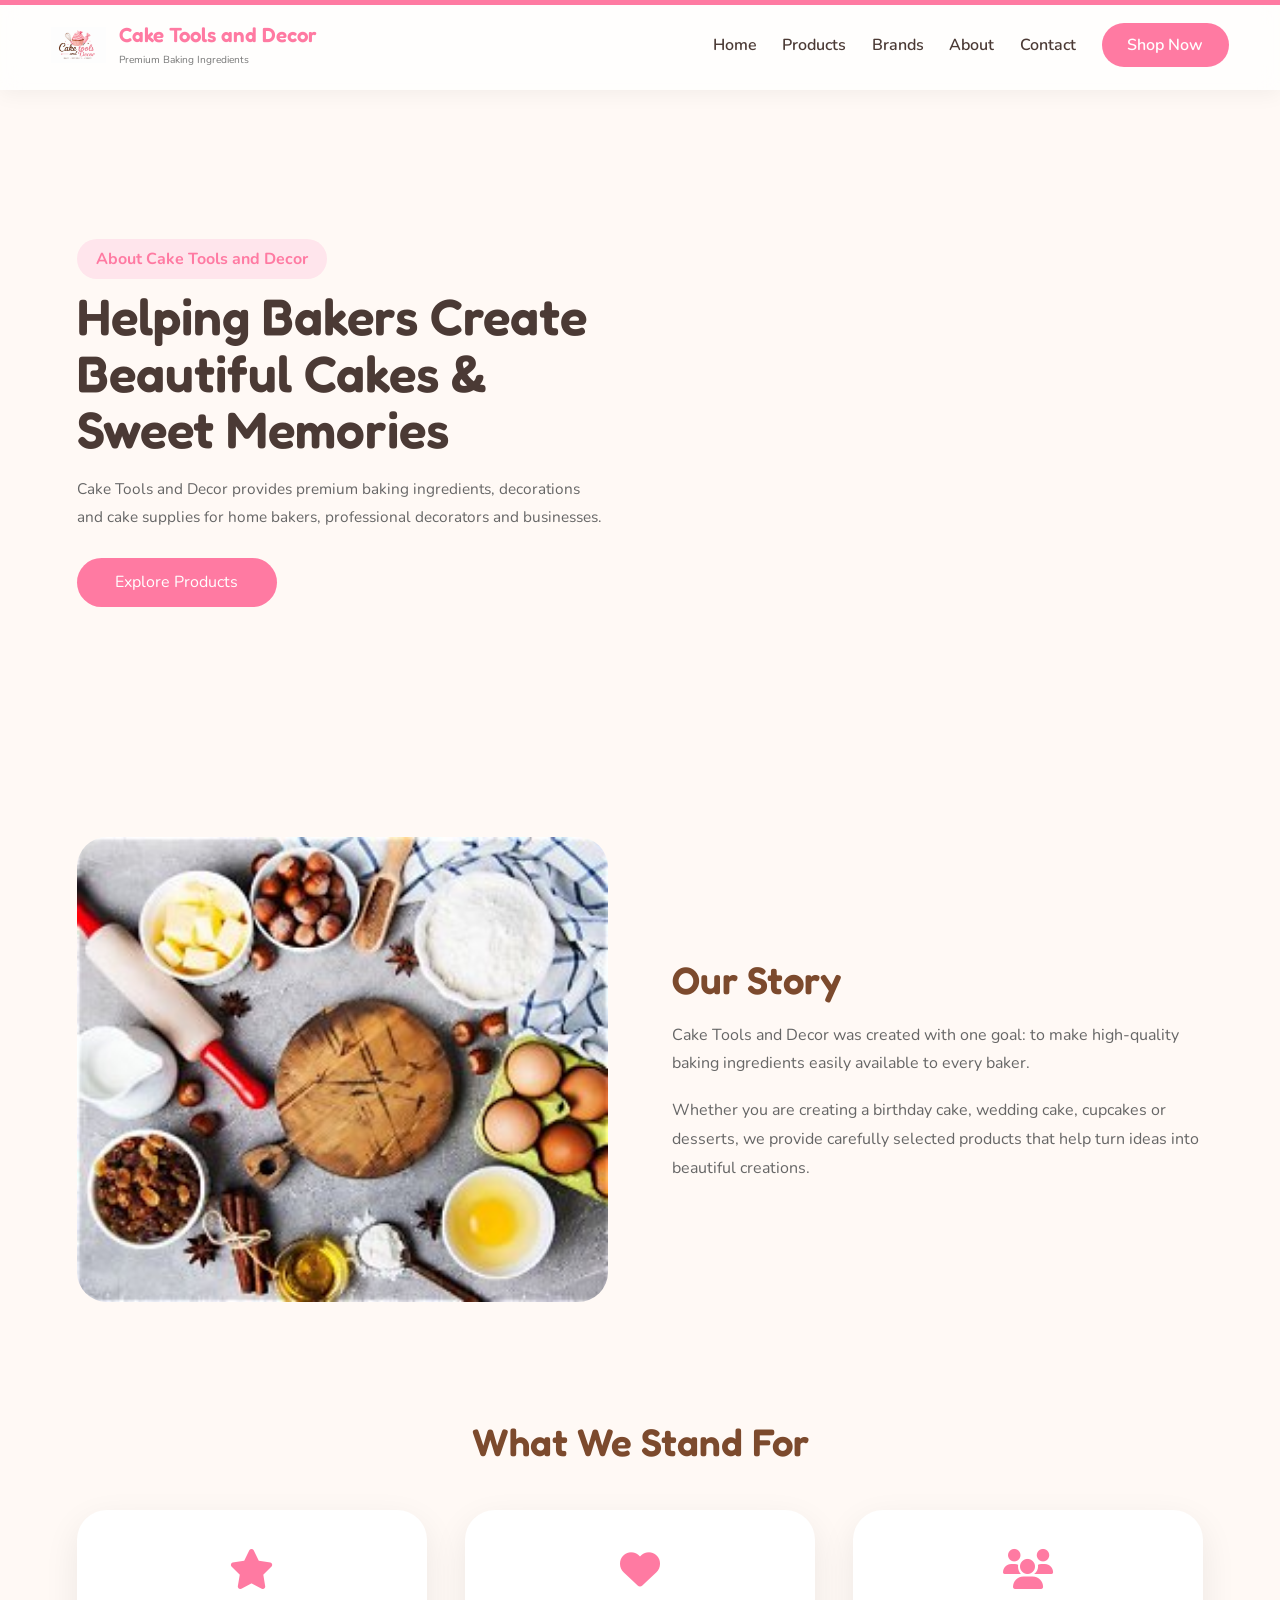
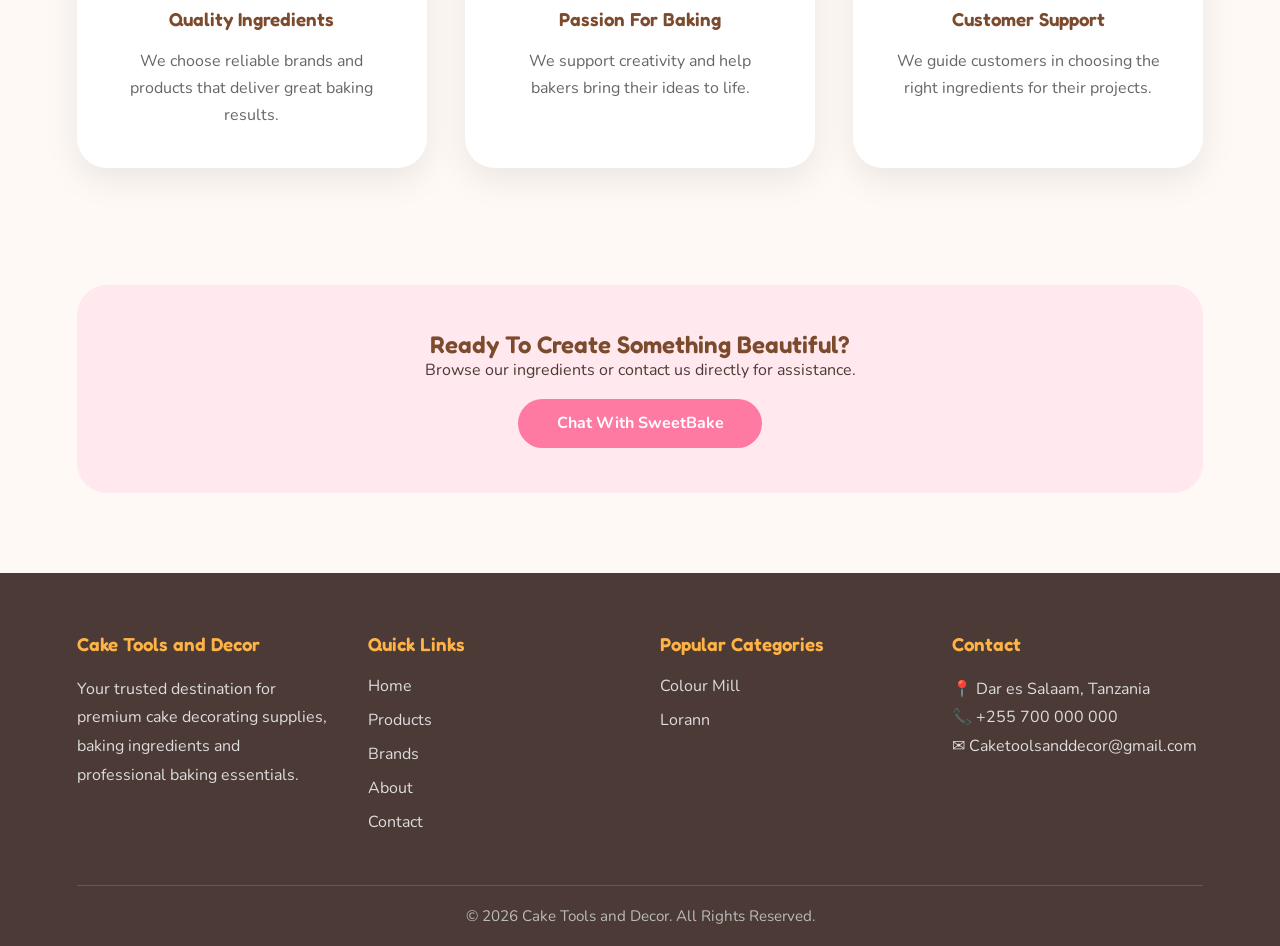
==== about.html @ fcf88226 "Add files via upload" ====
<!doctype html>
<html lang="en">

<head>

    <meta charset="UTF-8">

    <meta name="viewport" content="width=device-width, initial-scale=1.0">

    <title>About Us | Cake Tools and Decor</title>
    <link rel="icon" type="image/png" href="images/Logo1.png">


    <link rel="stylesheet" href="css/styles.css">

    <link rel="stylesheet" href="css/about.css">


    <link rel="stylesheet" href="https://cdnjs.cloudflare.com/ajax/libs/font-awesome/6.5.0/css/all.min.css" />


</head>


<body>


    <!-- Navigation -->

    <nav>

        <a href="index.html" class="logo">

            <img src="images/Logo1.png" alt="SweetBake">


            <div>

                <h2>
                    Cake Tools and Decor
                </h2>

                <span>
                    Premium Baking Ingredients
                </span>

            </div>

        </a>



        <div class="menu-toggle" id="menu-toggle">

            <i class="fas fa-bars"></i>

        </div>



        <div class="nav-links" id="nav-links">


            <div class="mobile-close" id="mobile-close">

                <i class="fas fa-times"></i>

            </div>


            <a href="index.html">
                Home
            </a>


            <a href="products.html">
                Products
            </a>


            <a href="brands.html">
                Brands
            </a>





            <a href="about.html">
                About
            </a>


            <a href="contact.html">
                Contact
            </a>


            <a href="products.html" class="shop-btn">
                Shop Now
            </a>


        </div>


    </nav>


    <div class="menu-overlay" id="menu-overlay"></div>




    <!-- About Hero -->


    <section class="about-hero">


        <div class="about-content">


            <span class="hero-tag">
                About Cake Tools and Decor

            </span>



            <h1>
                Helping Bakers Create Beautiful Cakes & Sweet Memories
            </h1>



            <p>

                Cake Tools and Decor provides premium baking ingredients, decorations and cake supplies for home bakers, professional decorators
                and businesses.

            </p>



            <a href="products.html" class="about-button">

                Explore Products

            </a>


        </div>




        <!--<div class="about-image">


            <img src="images/Cake_3.png" alt="SweetBake Baking">


        </div> -->


    </section>






    <!-- Story Section -->


    <section class="story-section">


        <div class="story-image">


            <img src="images/Baking2.jfif" alt="Baking ingredients">


        </div>




        <div class="story-text">


            <h2>
                Our Story
            </h2>



            <p>

                Cake Tools and Decor was created with one goal: to make high-quality baking ingredients easily available to every baker.

            </p>



            <p>

                Whether you are creating a birthday cake, wedding cake, cupcakes or desserts, we provide carefully selected products that
                help turn ideas into beautiful creations.

            </p>



        </div>


    </section>







    <!-- Mission Cards -->


    <section class="values-section">


        <h2>
            What We Stand For
        </h2>



        <div class="values-grid">



            <div class="value-card">


                <i class="fas fa-star"></i>


                <h3>
                    Quality Ingredients
                </h3>


                <p>

                    We choose reliable brands and products that deliver great baking results.

                </p>


            </div>





            <div class="value-card">


                <i class="fas fa-heart"></i>


                <h3>
                    Passion For Baking
                </h3>


                <p>

                    We support creativity and help bakers bring their ideas to life.

                </p>


            </div>





            <div class="value-card">


                <i class="fas fa-users"></i>


                <h3>
                    Customer Support
                </h3>


                <p>

                    We guide customers in choosing the right ingredients for their projects.

                </p>


            </div>




        </div>


    </section>






    <!-- CTA -->


    <section class="about-cta">


        <h2>
            Ready To Create Something Beautiful?
        </h2>


        <p>

            Browse our ingredients or contact us directly for assistance.

        </p>



        <a href="https://wa.me/255700000000" class="about-chat-btn" target="_blank">

            Chat With SweetBake

        </a>



    </section>

    <footer class="footer">

        <div class="footer-container">

            <div class="footer-column">

                <h3>Cake Tools and Decor</h3>

                <p>
                    Your trusted destination for premium cake decorating supplies, baking ingredients and professional baking essentials.
                </p>

            </div>

            <div class="footer-column">

                <h3>Quick Links</h3>

                <a href="index.html">Home</a>
                <a href="products.html">Products</a>
                <a href="brands.html">Brands</a>
                <a href="about.html">About</a>
                <a href="contact.html">Contact</a>

            </div>

            <div class="footer-column">

                <h3>Popular Categories</h3>

                <a href="products.html?category=colour-mill">Colour Mill</a>
                <a href="products.html?category=Lorann">Lorann</a>


            </div>

            <div class="footer-column">

                <h3>Contact</h3>

                <p>📍 Dar es Salaam, Tanzania</p>

                <p>📞 +255 700 000 000</p>

                <p>✉ Caketoolsanddecor@gmail.com</p>

            </div>

        </div>

        <div class="footer-bottom">

            © 2026 Cake Tools and Decor. All Rights Reserved.

        </div>

    </footer>


    <script src="js/navbar.js"></script>
</body>

</html>
---- css/styles.css ----
@import url("https://fonts.googleapis.com/css2?family=Fredoka:wght@400;500;600;700&family=Nunito:wght@300;400;500;600;700&display=swap");
:root {
  --primary: #ff7aa2;
  --secondary: #ffb347;
  --accent: #7c4a2d;

  --background: #fff9f5;
  --card: #ffffff;

  --text: #4b3a35;

  --shadow: 0 12px 35px rgba(0, 0, 0, 0.08);
}
* {
  margin: 0;
  padding: 0;
  box-sizing: border-box;
}

html {
  scroll-behavior: smooth;
}

body {
  background: var(--background);

  color: var(--text);

  font-family: "Nunito", "Segoe UI", sans-serif;

  overflow-x: hidden;
}
h1,
h2,
h3,
h4,
h5,
h6 {
  font-family: "Fredoka", "Segoe UI", sans-serif;
  font-weight: 600;
}

img {
  max-width: 100%;
  display: block;
}

a {
  text-decoration: none;
}
nav {
  width: 100%;

  height: 10vh;

  padding: 0 6vw;

  display: flex;

  justify-content: space-between;

  align-items: center;

  position: fixed;

  top: 0;

  left: 0;

  z-index: 999;

  background: rgba(255, 255, 255, 0.75);

  backdrop-filter: blur(12px);

  box-shadow: 0 4px 20px rgba(0, 0, 0, 0.05);
}
.nav-links {
  display: flex;

  align-items: center;

  gap: 2vw;
}

.nav-links a {
  color: var(--text);

  font-weight: 600;

  transition: 0.3s;
}

.nav-links a:hover {
  color: var(--primary);
}
.logo {
  display: flex;

  align-items: center;

  gap: 1vw;

  color: var(--text);
}

.logo img {
  width: 4vw;

  min-width: 55px;
}

.logo h2 {
  color: var(--primary);

  font-size: 1.6vw;
}

.logo span {
  font-size: 0.8vw;

  color: #777;
}
.shop-btn {
  padding: 1.2vh 2vw;

  background: var(--primary);

  color: white !important;

  border-radius: 50px;

  transition: 0.4s;
}

.shop-btn:hover {
  transform: translateY(-3px);

  background: var(--secondary);
}
.hero {
  width: 100%;

  min-height: 100vh;

  padding: 12vh 6vw;

  display: grid;

  grid-template-columns: 1fr 1fr;

  align-items: center;

  gap: 4vw;
}
.hero-left {
  display: flex;

  flex-direction: column;

  gap: 3vh;
}
.hero-left h1 {
  
    font-size:clamp(2.5rem,4vw,5rem);

  line-height: 1.1;
}

.hero-tag {
  width: fit-content;

  padding: 1vh 1.5vw;

  background: #ffe5ec;

  color: var(--primary);

  border-radius: 50px;

  font-weight: 700;
}
.hero-left p {
  font-size: 1.15vw;

  line-height: 1.8;

  color: #666;
}
.hero-buttons {
  display: flex;

  gap: 1vw;
}
.hero-buttons a:first-child {
  padding: 1.5vh 2vw;

  background: var(--primary);

  color: white;

  border-radius: 50px;
}
.hero-buttons a:last-child {
  padding: 1.5vh 2vw;

  border: 2px solid var(--primary);

  border-radius: 50px;

  color: var(--primary);
}
.hero-right {
  position: relative;

  display: flex;

  justify-content: center;

  align-items: center;
}
.hero-circle {
  position: absolute;

  width: 35vw;

  height: 35vw;

  background: #ffe8ee;

  border-radius: 50%;

  z-index: -1;
}
.hero-right img {
  width: 33vw;

 display: block;
}

/* ===========================
   FOOTER
=========================== */

.footer{

  margin-top:80px;
  
  background:#4b3a35;
  
  color:white;
  
  padding:60px 6vw 20px;
  
  }
  
  
  
  .footer-container{
  
  display:grid;
  
  grid-template-columns:repeat(auto-fit,minmax(220px,1fr));
  
  gap:40px;
  
  }
  
  
  
  .footer-column h3{
  
  margin-bottom:20px;
  
  color:var(--secondary);
  
  }
  
  
  
  .footer-column p{
  
  line-height:1.8;
  
  color:#ddd;
  
  }
  
  
  
  .footer-column a{
  
  display:block;
  
  margin-bottom:12px;
  
  color:#ddd;
  
  transition:.3s;
  
  }
  
  
  
  .footer-column a:hover{
  
  color:var(--primary);
  
  padding-left:6px;
  
  }
  
  
  
  .footer-bottom{
  
  margin-top:40px;
  
  padding-top:20px;
  
  text-align:center;
  
  border-top:1px solid rgba(255,255,255,.15);
  
  color:#bbb;
  
  font-size:.95rem;
  
  }


.mobile-close{

  display:none;
  
  }
  
  
  .menu-toggle{
  
  display:none;
  
  }

  .menu-overlay{


    position:fixed;
    
    top:0;
    
    left:0;
    
    width:100%;
    
    height:100%;
    
    
    background:rgba(0,0,0,.35);
    
    
    opacity:0;
    
    visibility:hidden;
    
    
    transition:.3s;
    
    
    z-index:998;
    
    
    }
    
    
    
    .menu-overlay.active{
    
    
    opacity:1;
    
    visibility:visible;
    
    
    }

/* ===========================
   LARGE DESKTOP SCREENS
=========================== */

@media(min-width:1600px){


  nav{
  
  padding:0 8vw;
  
  }
  
  
  
  .hero,
  .products-hero,
  .brands-hero,
  .about-hero,
  .contact-hero{
  
  
  padding-left:10vw;
  
  padding-right:10vw;
  
  
  }
  
  
  .hero-left h1,
  .products-hero h1,
  .brands-hero h1,
  .about-content h1,
  .contact-hero h1{
  
  
  font-size:3.5vw;
  
  
  }
  
  
  
  }

  /* ===========================
   LAPTOPS
=========================== */

@media(min-width:1024px)
and
(max-width:1366px){


nav{

padding:0 4vw;

}



.nav-links{

gap:1.5vw;

}



.hero-left h1,
.products-hero h1,
.brands-hero h1,
.about-content h1,
.contact-hero h1{


font-size:4.5vw;


}



.hero-left p,
.products-hero p,
.brands-hero p,
.about-content p,
.contact-hero p{


font-size:1.4vw;


}


}
/* ===========================
   TABLETS LANDSCAPE
=========================== */


@media(min-width:768px)
and
(max-width:1024px){



nav{

height:80px;

padding:0 4vw;

}



.nav-links{

gap:1vw;

}



.nav-links a{

font-size:14px;

}



.hero,
.products-hero,
.brands-hero,
.about-hero,
.contact-hero,
.story-section,
.contact-section{


grid-template-columns:1fr;

text-align:center;


}



.hero-right img,
.products-image img,
.brands-image img,
.about-image img,
.contact-image img{


width:55vw;


}



.hero-left,
.about-content{


align-items:center;


}



.product-grid,
.brand-grid{


grid-template-columns:

repeat(2,1fr);


}


}

/* ===========================
   TABLETS PORTRAIT
=========================== */


@media(min-width:600px)
and
(max-width:768px){



nav{


height:75px;

}



.logo h2{

font-size:22px;

}



.logo span{

font-size:12px;

}



.nav-links{


display:none;


}



.menu-toggle{


display:block;


}



.hero-left h1,
.products-hero h1,
.brands-hero h1,
.about-content h1,
.contact-hero h1{


font-size:8vw;


}



.hero-left p,
.products-hero p,
.brands-hero p,
.about-content p,
.contact-hero p{


font-size:2.5vw;


}



.product-grid,
.brand-grid{


grid-template-columns:1fr 1fr;


}


}

/* ===========================
   LARGE PHONES
=========================== */


@media(max-width:600px){



  nav{
  
  
  height:75px;
  
  padding:0 5vw;
  
  
  }
  
  
  
  .logo img{
  
  
  width:50px;
  
  
  }
  
  
  
  .logo h2{
  
  
  font-size:20px;
  
  
  }
  
  
  
  .logo span{
  
  
  font-size:11px;
  
  
  }
  
  
  
  
  .menu-toggle{

    display:none;
    
    font-size:28px;
    
    cursor:pointer;
    
    color:var(--accent);
    
    }
    
    
    
    /* Mobile drawer */
    
    .nav-links{
    
    
    display:flex;
    
    align-items:center;
    
    gap:2vw;
    
    
    }
    
    
    
    
    .mobile-close{
    
    display:none;
    
    }
    
    
    
    
    .menu-overlay{
    
    position:fixed;
    
    inset:0;
    
    background:rgba(0,0,0,0.25);
    
    opacity:0;
    
    visibility:hidden;
    
    transition:.35s;
    
    z-index:998;
    
    }
    
    
    
    
    .menu-overlay.active{
    
    opacity:1;
    
    visibility:visible;
    
    }
  
  
  
  .hero,
  .products-hero,
  .brands-hero,
  .about-hero,
  .contact-hero{
  
  
  padding-top:120px;
  
  
  }
  
  
  
  .hero-left h1,
  .products-hero h1,
  .brands-hero h1,
  .about-content h1,
  .contact-hero h1{
  
  
  font-size:11vw;
  
  
  }
  
  
  
  .hero-left p,
  .products-hero p,
  .brands-hero p,
  .about-content p,
  .contact-hero p{
  
  
  font-size:4vw;
  
  
  }
  
  
  
  .hero-buttons{
  
  
  flex-direction:column;
  
  
  }
  
  
  
  .hero-buttons a{
  
  
  text-align:center;
  
  
  }
  
  
  
  .product-grid,
  .brand-grid{
  
  
  grid-template-columns:1fr;
  
  
  }
  
  
  
  .filters button{
  
  
  font-size:14px;
  
  
  }
  
  
  
  .product-card,
  .brand-card{
  
  
  padding:6vw;
  
  
  }
  
  
  
  }

  /* ===========================
   SMALL PHONES
=========================== */


@media(max-width:390px){



  .logo h2{
  
  font-size:18px;
  
  }
  
  
  
  .logo span{
  
  display:none;
  
  }
  
  
  
  .hero-left h1,
  .products-hero h1,
  .brands-hero h1,
  .about-content h1,
  .contact-hero h1{
  
  
  font-size:12vw;
  
  
  }
  
  
  
  .hero-left p,
  .products-hero p,
  .brands-hero p,
  .about-content p,
  .contact-hero p{
  
  
  font-size:4.5vw;
  
  
  }
  
  
  
  .shop-btn{
  
  padding:10px 20px;
  
  }
  
  
  
  .product-image-container{
  
  
  height:200px;
  
  
  }
  
  
  
  .contact-info,
  .contact-form{
  
  
  padding:8vw;
  
  
  }
  
  
  }
  .menu-toggle{

    display:none;
    
    font-size:28px;
    
    cursor:pointer;
    
    color:var(--accent);
    
    }
    
    
    
    /* Mobile drawer */
    
    .nav-links{
    
    
    display:flex;
    
    align-items:center;
    
    gap:2vw;
    
    
    }
    
    
    
    
    .mobile-close{
    
    display:none;
    
    }
    
    
    
    
    .menu-overlay{
    
    position:fixed;
    
    inset:0;
    
    background:rgba(0,0,0,0.25);
    
    opacity:0;
    
    visibility:hidden;
    
    transition:.35s;
    
    z-index:998;
    
    }
    
    
    
    
    .menu-overlay.active{
    
    opacity:1;
    
    visibility:visible;
    
    }

  @media(max-width:900px){


    .menu-toggle{

      display:block;
      
      }
      
      
      
      
      
      .nav-links{
      
      
      position:fixed;
      
      
      top:75px;
      
      right:-420px;
      
      
      width:350px;
      
      
      max-width:90%;
      
      
      background:white;
      
      
      border-radius:0 0 0 30px;
      
      
      padding:35px;
      
      
      display:flex;
      
      
      flex-direction:column;
      
      
      align-items:flex-start;
      
      
      gap:25px;
      
      
      box-shadow:
      -10px 15px 40px rgba(0,0,0,.12);
      
      
      
      transition:
      right .45s cubic-bezier(.4,0,.2,1);
      
      
      
      z-index:999;
      
      
      }
      
      
      
      
      
      .nav-links.active{
      
      
      right:0;
      
      
      }
      
      
      
      
      
      .mobile-close{
      
      
      display:flex;
      
      
      position:absolute;
      
      
      right:25px;
      
      
      top:20px;
      
      
      font-size:25px;
      
      
      color:var(--accent);
      
      
      cursor:pointer;
      
      
      }
      
      
      
      
      .nav-links a{
      
      
      font-size:1.1rem;
      
      
      font-weight:600;
      
      
      color:var(--text);
      
      
      }
      
      
      
      
      .nav-links .shop-btn{
      
      
      margin-top:10px;
      
      
      padding:12px 30px;
      
      
      }
      
      
      
      }
    
      .nav-links::before{

        content:"";
        
        position:absolute;
        
        top:0;
        
        left:0;
        
        width:100%;
        
        height:5px;
        
        background:var(--primary);
        
        }
---- css/about.css ----
.about-hero{


    min-height:85vh;
    
    padding:15vh 6vw 5vh;
    
    display:grid;
    
    grid-template-columns:1fr 1fr;
    
    align-items:center;
    
    gap:5vw;
    
    
    }
    
    
    
    .about-content h1{
    
    
    font-size:4vw;
    
    line-height:1.1;
    
    margin-top:2vh;
    
    
    }
    
    
    
    .about-content p{
    
    
    margin-top:2vh;
    
    font-size:1.2vw;
    
    line-height:1.8;
    
    color:#666;
    
    
    }
    
    
    
    .about-button{
    
    
    display:inline-block;
    
    margin-top:3vh;
    
    padding:1.5vh 3vw;
    
    background:var(--primary);
    
    color:white;
    
    border-radius:50px;
    
    
    }
    
    
    
    
    .about-image{
    
    
    display:flex;
    
    justify-content:center;
    
    
    }
    
    
    
    .about-image img{
    
    
    width:32vw;
    
    animation:float 4s infinite ease-in-out;
    
    
    }
    
    
    
    
    
    
    .story-section{
    
    
    padding:8vh 6vw;
    
    display:grid;
    
    grid-template-columns:1fr 1fr;
    
    align-items:center;
    
    gap:5vw;
    
    
    }
    
    
    
    .story-image img{
    
    
    width:100%;
    
    border-radius:30px;
    
    
    }
    
    
    
    .story-text h2{
    
    
    font-size:3vw;
    
    color:var(--accent);
    
    
    }
    
    
    
    .story-text p{
    
    
    margin-top:2vh;
    
    line-height:1.8;
    
    color:#666;
    
    
    }
    
    
    
    
    
    
    .values-section{
    
    
    padding:5vh 6vw;
    
    text-align:center;
    
    
    }
    
    
    
    .values-section h2{
    
    
    font-size:3vw;
    
    color:var(--accent);
    
    
    }
    
    
    
    
    .values-grid{
    
    
    display:grid;
    
    grid-template-columns:
    
    repeat(auto-fit,minmax(250px,1fr));
    
    gap:3vw;
    
    margin-top:5vh;
    
    
    }
    
    
    
    
    .value-card{
    
    
    background:white;
    
    padding:3vw;
    
    border-radius:30px;
    
    box-shadow:var(--shadow);
    
    
    }
    
    
    
    
    .value-card i{
    
    
    font-size:2.5rem;
    
    color:var(--primary);
    
    
    }
    
    
    
    .value-card h3{
    
    
    margin:2vh 0;
    
    color:var(--accent);
    
    
    }
    
    
    
    .value-card p{
    
    
    color:#666;
    
    line-height:1.7;
    
    
    }
    
    
    
    
    
    
    .about-cta{
    
    
    margin:8vh 6vw;
    
    padding:5vh;
    
    text-align:center;
    
    background:#ffe8ee;
    
    border-radius:30px;
    
    
    }
    
    
    
    .about-cta h2{
    
    
    color:var(--accent);
    
    
    }
    
    
    
    .about-chat-btn{

        display:inline-flex;
        
        align-items:center;
        
        justify-content:center;
        
        margin-top:2vh;
        
        padding:1.5vh 3vw;
        
        background:var(--primary);
        
        color:white;
        
        border-radius:50px;
        
        font-weight:700;
        
        text-decoration:none;
        
        transition:.3s;
        
        }
        
        
        
        .about-chat-btn:hover{
        
        background:var(--accent);
        
        transform:translateY(-3px);
        
        }
    
    
    
    
    @media(max-width:900px){
    
    
    .about-hero,
    .story-section{
    
    
    grid-template-columns:1fr;
    
    
    }
    
    
    
    .about-content h1{
    
    
    font-size:10vw;
    
    
    }
    
    
    
    .about-content p{
    
    
    font-size:4vw;
    
    
    }
    
    
    
    .about-image img{
    
    
    width:70vw;
    
    
    }
    
    
    }
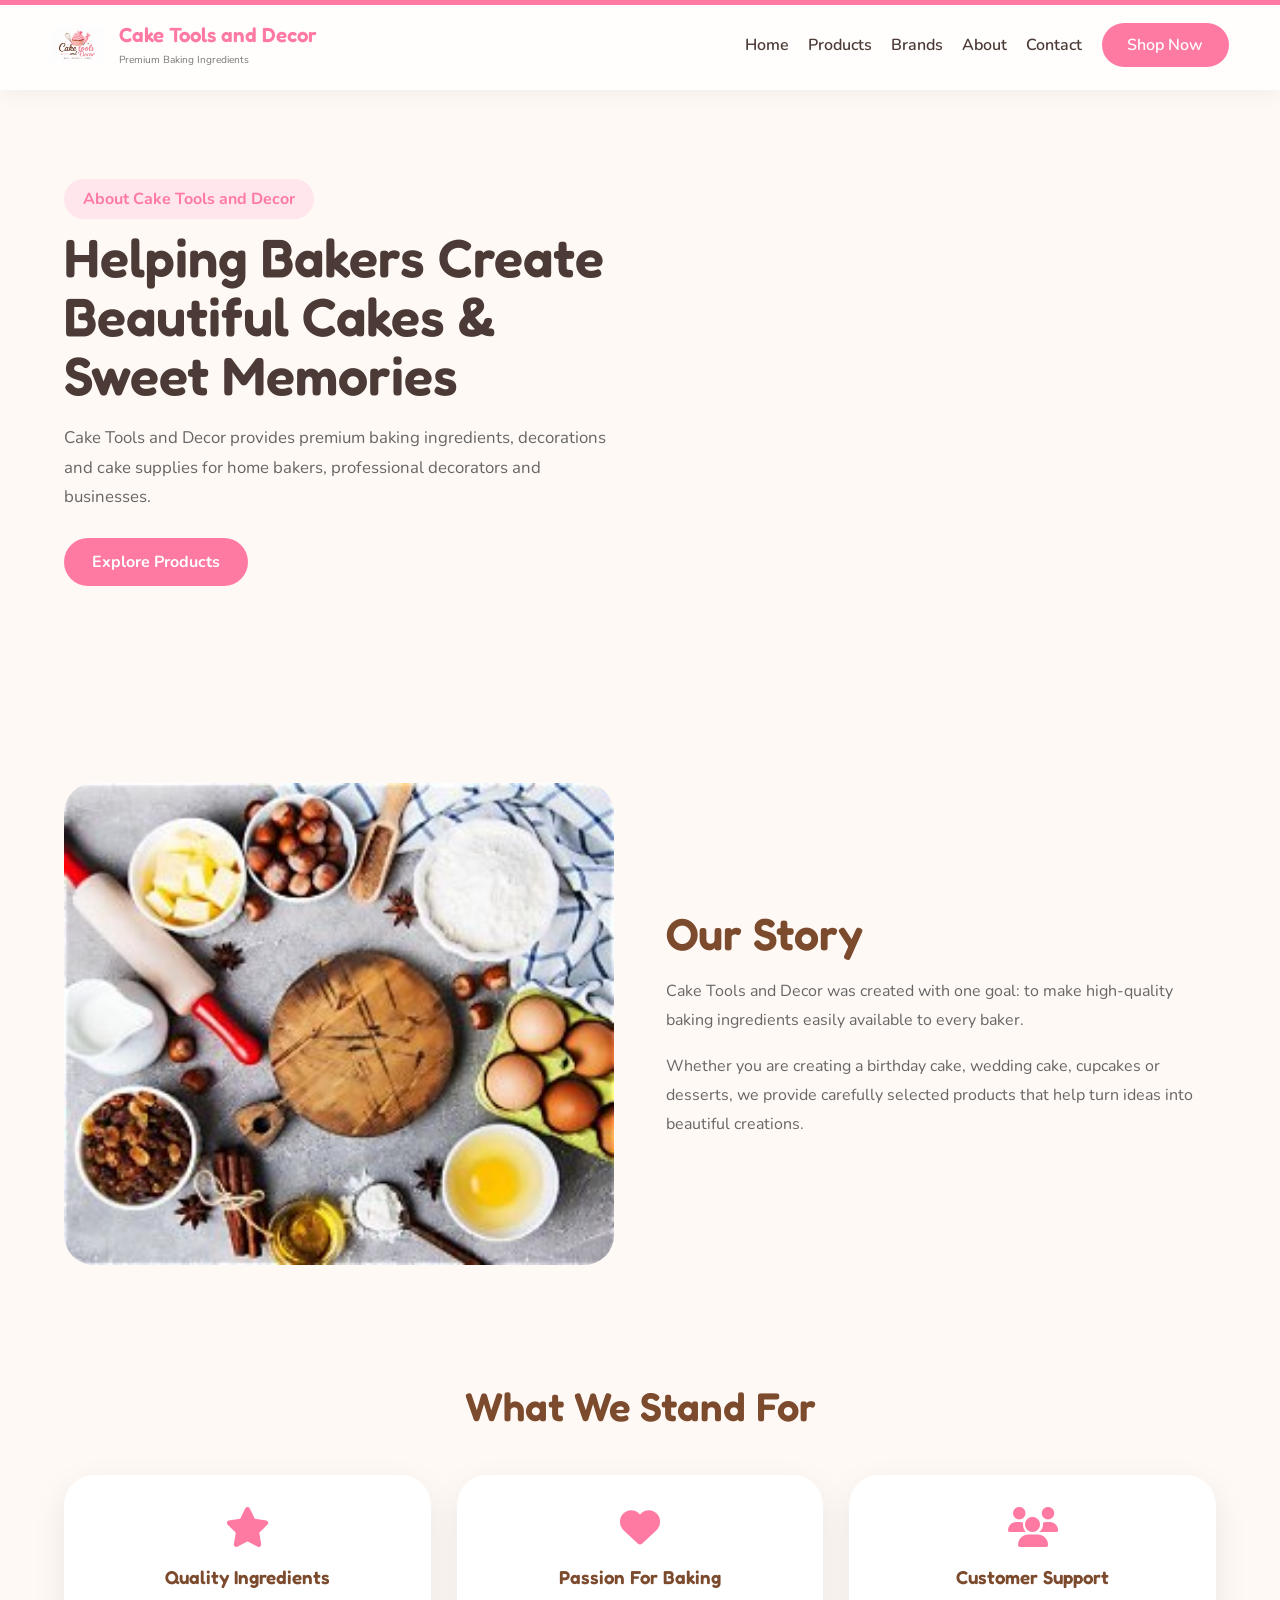
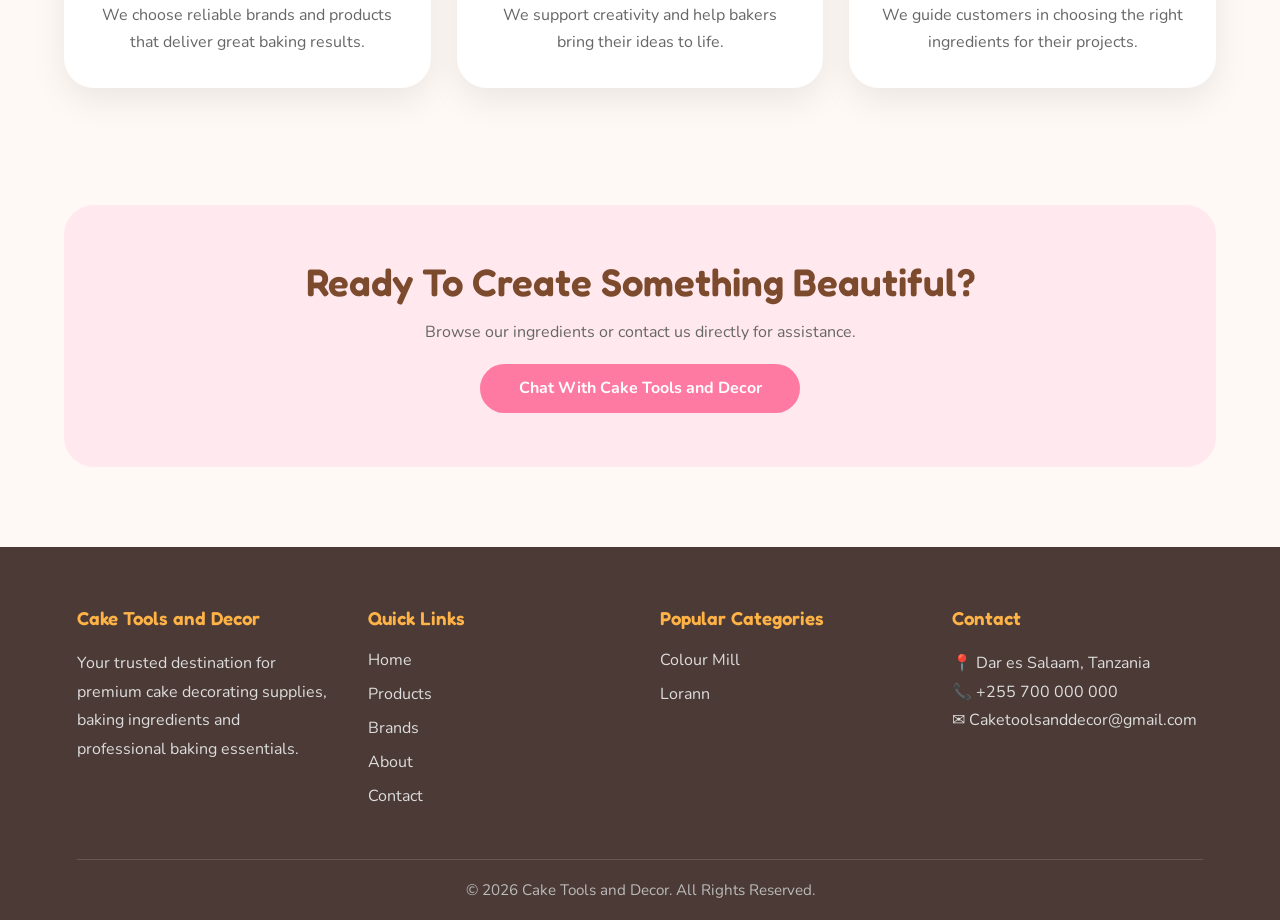
==== commit 0fd776c4: "Update about.html" ====
--- a/about.html
+++ b/about.html
@@ -341,9 +341,9 @@
 
 
 
-        <a href="https://wa.me/255700000000" class="about-chat-btn" target="_blank">
-
-            Chat With SweetBake
+        <a href="https://wa.me/255773111836" class="about-chat-btn" target="_blank">
+
+            Chat With Cake Tools and Decor
 
         </a>
 
@@ -413,4 +413,4 @@
     <script src="js/navbar.js"></script>
 </body>
 
-</html>+</html>
--- a/css/styles.css
+++ b/css/styles.css
@@ -1204,6 +1204,463 @@
         
         }
 
-    
-    
-    
+
+/* =========================================================
+   RESPONSIVE OVERRIDES
+   Keep existing desktop styles unchanged
+========================================================= */
+
+
+/* =========================================================
+   SMALL COMPUTERS / LAPTOPS
+   901px - 1366px
+========================================================= */
+
+@media (min-width: 901px) and (max-width: 1366px) {
+
+    nav {
+        padding: 0 4vw;
+    }
+
+    .nav-links {
+        gap: 1.5vw;
+    }
+
+    .logo h2 {
+        font-size: 1.6vw;
+    }
+
+    .logo span {
+        font-size: 0.8vw;
+    }
+
+    /* Keep hero side-by-side */
+    .hero {
+        grid-template-columns: 1fr 1fr;
+        padding: 12vh 5vw;
+        gap: 3vw;
+    }
+
+    .hero-left h1 {
+        font-size: clamp(2.5rem, 4vw, 4.5rem);
+    }
+
+    .hero-left p {
+        font-size: 1.2vw;
+    }
+
+    .hero-right img {
+        width: 35vw;
+    }
+
+    .hero-circle {
+        width: 38vw;
+        height: 38vw;
+    }
+}
+
+
+/* =========================================================
+   TABLETS
+   601px - 900px
+========================================================= */
+
+@media (min-width: 601px) and (max-width: 900px) {
+
+    nav {
+        height: 75px;
+        padding: 0 4vw;
+    }
+
+    .logo img {
+        width: 55px;
+    }
+
+    .logo h2 {
+        font-size: 22px;
+    }
+
+    .logo span {
+        font-size: 12px;
+    }
+
+
+    /* -------------------------
+       HERO
+    ------------------------- */
+
+    .hero {
+        min-height: auto;
+
+        padding-top: 120px;
+        padding-bottom: 80px;
+
+        display: grid;
+
+        grid-template-columns: 1fr 1fr;
+
+        align-items: center;
+
+        gap: 3vw;
+
+        text-align: left;
+    }
+
+
+    .hero-left {
+        align-items: flex-start;
+    }
+
+
+    .hero-left h1 {
+        font-size: clamp(2.3rem, 5vw, 3.5rem);
+        line-height: 1.1;
+    }
+
+
+    .hero-left p {
+        font-size: 16px;
+        line-height: 1.7;
+    }
+
+
+    .hero-buttons {
+        flex-direction: row;
+        flex-wrap: wrap;
+    }
+
+
+    .hero-buttons a {
+        text-align: center;
+        white-space: nowrap;
+    }
+
+
+    /* -------------------------
+       HERO IMAGE
+    ------------------------- */
+
+    .hero-right {
+        display: flex;
+
+        justify-content: center;
+
+        align-items: center;
+    }
+
+
+    .hero-right img {
+        width: 42vw;
+        max-width: 400px;
+    }
+
+
+    .hero-circle {
+        width: 45vw;
+        height: 45vw;
+
+        max-width: 430px;
+        max-height: 430px;
+    }
+
+
+    /* -------------------------
+       FOOTER
+    ------------------------- */
+
+    .footer {
+        padding: 50px 5vw 20px;
+    }
+
+    .footer-container {
+        grid-template-columns: repeat(2, 1fr);
+        gap: 35px;
+    }
+}
+
+
+/* =========================================================
+   MOBILE DEVICES
+   600px AND BELOW
+========================================================= */
+
+@media (max-width: 600px) {
+
+    /* -------------------------
+       NAVIGATION
+    ------------------------- */
+
+    nav {
+        height: 75px;
+        padding: 0 5vw;
+    }
+
+
+    .logo {
+        gap: 10px;
+    }
+
+
+    .logo img {
+        width: 50px;
+        min-width: 50px;
+    }
+
+
+    .logo h2 {
+        font-size: 20px;
+        line-height: 1.1;
+    }
+
+
+    .logo span {
+        font-size: 11px;
+    }
+
+
+    /* -------------------------
+       HERO
+       Image ABOVE text
+    ------------------------- */
+
+    .hero {
+
+        min-height: auto;
+
+        padding: 105px 6vw 60px;
+
+        display: flex;
+
+        flex-direction: column;
+
+        align-items: center;
+
+        justify-content: center;
+
+        gap: 30px;
+
+        text-align: center;
+    }
+
+
+    /* Image comes first */
+    .hero-right {
+        order: 1;
+
+        width: 100%;
+
+        display: flex;
+
+        justify-content: center;
+
+        align-items: center;
+
+        margin: 0;
+    }
+
+
+    /* Text comes second */
+    .hero-left {
+        order: 2;
+
+        width: 100%;
+
+        display: flex;
+
+        flex-direction: column;
+
+        align-items: center;
+
+        text-align: center;
+
+        gap: 20px;
+    }
+
+
+    /* -------------------------
+       REMOVE PINK CIRCLE
+    ------------------------- */
+
+    .hero-circle {
+        display: none;
+    }
+
+
+    /* -------------------------
+       HERO IMAGE
+    ------------------------- */
+
+    .hero-right img {
+        width: 78vw;
+
+        max-width: 360px;
+
+        height: auto;
+
+        margin: 0 auto;
+    }
+
+
+    /* -------------------------
+       HERO HEADING
+    ------------------------- */
+
+    .hero-left h1 {
+        width: 100%;
+
+        font-size: clamp(2.2rem, 10vw, 3.2rem);
+
+        line-height: 1.1;
+
+        text-align: center;
+    }
+
+
+    /* -------------------------
+       HERO PARAGRAPH
+    ------------------------- */
+
+    .hero-left p {
+        width: 100%;
+
+        max-width: 500px;
+
+        font-size: 16px;
+
+        line-height: 1.7;
+
+        text-align: center;
+    }
+
+
+    /* -------------------------
+       HERO BUTTONS
+    ------------------------- */
+
+    .hero-buttons {
+
+        width: 100%;
+
+        display: flex;
+
+        flex-direction: column;
+
+        align-items: center;
+
+        gap: 12px;
+    }
+
+
+    .hero-buttons a {
+
+        width: min(100%, 300px);
+
+        padding: 14px 25px;
+
+        text-align: center;
+
+        border-radius: 50px;
+    }
+
+
+    /* -------------------------
+       FOOTER
+    ------------------------- */
+
+    .footer {
+        margin-top: 50px;
+
+        padding: 45px 6vw 20px;
+    }
+
+
+    .footer-container {
+        grid-template-columns: 1fr;
+
+        gap: 35px;
+    }
+
+
+    .footer-column {
+        text-align: center;
+    }
+
+
+    .footer-column h3 {
+        margin-bottom: 15px;
+    }
+
+
+    .footer-column a {
+        margin-bottom: 10px;
+    }
+
+
+    .footer-bottom {
+        margin-top: 30px;
+
+        font-size: 0.85rem;
+
+        line-height: 1.6;
+    }
+}
+
+
+/* =========================================================
+   SMALL PHONES
+   390px AND BELOW
+========================================================= */
+
+@media (max-width: 390px) {
+
+    .logo h2 {
+        font-size: 18px;
+    }
+
+
+    .logo span {
+        display: none;
+    }
+
+
+    .hero {
+        padding-left: 5vw;
+        padding-right: 5vw;
+
+        padding-top: 100px;
+
+        gap: 25px;
+    }
+
+
+    .hero-right img {
+        width: 82vw;
+
+        max-width: 320px;
+    }
+
+
+    .hero-left h1 {
+        font-size: 11vw;
+    }
+
+
+    .hero-left p {
+        font-size: 15px;
+
+        line-height: 1.65;
+    }
+
+
+    .hero-buttons a {
+        width: 100%;
+
+        max-width: 280px;
+
+        padding: 13px 20px;
+    }
+}
+
+    
+    
+    
--- a/css/about.css
+++ b/css/about.css
@@ -1,368 +1,1147 @@
-.about-hero{
-
-
-    min-height:85vh;
-    
-    padding:15vh 6vw 5vh;
-    
-    display:grid;
-    
-    grid-template-columns:1fr 1fr;
-    
-    align-items:center;
-    
-    gap:5vw;
-    
-    
-    }
-    
-    
-    
-    .about-content h1{
-    
-    
-    font-size:4vw;
-    
-    line-height:1.1;
-    
-    margin-top:2vh;
-    
-    
-    }
-    
-    
-    
-    .about-content p{
-    
-    
-    margin-top:2vh;
-    
-    font-size:1.2vw;
-    
-    line-height:1.8;
-    
-    color:#666;
-    
-    
-    }
-    
-    
-    
-    .about-button{
-    
-    
-    display:inline-block;
-    
-    margin-top:3vh;
-    
-    padding:1.5vh 3vw;
-    
-    background:var(--primary);
-    
-    color:white;
-    
-    border-radius:50px;
-    
-    
-    }
-    
-    
-    
-    
-    .about-image{
-    
-    
-    display:flex;
-    
-    justify-content:center;
-    
-    
-    }
-    
-    
-    
-    .about-image img{
-    
-    
-    width:32vw;
-    
-    animation:float 4s infinite ease-in-out;
-    
-    
-    }
-    
-    
-    
-    
-    
-    
-    .story-section{
-    
-    
-    padding:8vh 6vw;
-    
-    display:grid;
-    
-    grid-template-columns:1fr 1fr;
-    
-    align-items:center;
-    
-    gap:5vw;
-    
-    
-    }
-    
-    
-    
-    .story-image img{
-    
-    
-    width:100%;
-    
-    border-radius:30px;
-    
-    
-    }
-    
-    
-    
-    .story-text h2{
-    
-    
-    font-size:3vw;
-    
-    color:var(--accent);
-    
-    
-    }
-    
-    
-    
-    .story-text p{
-    
-    
-    margin-top:2vh;
-    
-    line-height:1.8;
-    
-    color:#666;
-    
-    
-    }
-    
-    
-    
-    
-    
-    
-    .values-section{
-    
-    
-    padding:5vh 6vw;
-    
-    text-align:center;
-    
-    
-    }
-    
-    
-    
-    .values-section h2{
-    
-    
-    font-size:3vw;
-    
-    color:var(--accent);
-    
-    
-    }
-    
-    
-    
-    
-    .values-grid{
-    
-    
-    display:grid;
-    
+/* =========================================================
+   ABOUT PAGE
+   Base / Desktop
+========================================================= */
+
+.about-hero {
+
+    min-height: 85vh;
+
+    padding: 15vh 6vw 8vh;
+
+    display: grid;
+
+    grid-template-columns: 1fr 1fr;
+
+    align-items: center;
+
+    gap: 5vw;
+
+}
+
+
+.about-content {
+
+    max-width: 750px;
+
+}
+
+
+.about-content h1 {
+
+    font-size: clamp(3rem, 4vw, 5rem);
+
+    line-height: 1.1;
+
+    margin-top: 2vh;
+
+}
+
+
+.about-content p {
+
+    margin-top: 2vh;
+
+    font-size: 1.15rem;
+
+    line-height: 1.8;
+
+    color: #666;
+
+    max-width: 700px;
+
+}
+
+
+.about-button {
+
+    display: inline-flex;
+
+    align-items: center;
+
+    justify-content: center;
+
+    margin-top: 3vh;
+
+    padding: 1.5vh 3vw;
+
+    background: var(--primary);
+
+    color: white;
+
+    border-radius: 50px;
+
+    font-weight: 700;
+
+    text-decoration: none;
+
+    transition: .3s;
+
+}
+
+
+.about-button:hover {
+
+    background: var(--accent);
+
+    transform: translateY(-3px);
+
+}
+
+
+
+/* =========================================================
+   ABOUT HERO IMAGE
+   Currently hidden in HTML, but kept for future use
+========================================================= */
+
+.about-image {
+
+    display: flex;
+
+    justify-content: center;
+
+    align-items: center;
+
+}
+
+
+.about-image img {
+
+    width: min(32vw, 520px);
+
+    height: auto;
+
+    animation: float 4s infinite ease-in-out;
+
+}
+
+
+
+/* =========================================================
+   STORY SECTION
+========================================================= */
+
+.story-section {
+
+    padding: 8vh 6vw;
+
+    display: grid;
+
+    grid-template-columns: 1fr 1fr;
+
+    align-items: center;
+
+    gap: 5vw;
+
+}
+
+
+.story-image {
+
+    width: 100%;
+
+}
+
+
+.story-image img {
+
+    width: 100%;
+
+    max-height: 550px;
+
+    object-fit: cover;
+
+    border-radius: 30px;
+
+}
+
+
+.story-text {
+
+    max-width: 700px;
+
+}
+
+
+.story-text h2 {
+
+    font-size: clamp(2.5rem, 3vw, 4rem);
+
+    color: var(--accent);
+
+    line-height: 1.1;
+
+}
+
+
+.story-text p {
+
+    margin-top: 2vh;
+
+    line-height: 1.8;
+
+    color: #666;
+
+    font-size: 1.05rem;
+
+}
+
+
+
+/* =========================================================
+   VALUES SECTION
+========================================================= */
+
+.values-section {
+
+    padding: 7vh 6vw;
+
+    text-align: center;
+
+}
+
+
+.values-section h2 {
+
+    font-size: clamp(2.5rem, 3vw, 4rem);
+
+    color: var(--accent);
+
+}
+
+
+.values-grid {
+
+    display: grid;
+
     grid-template-columns:
-    
-    repeat(auto-fit,minmax(250px,1fr));
-    
-    gap:3vw;
-    
-    margin-top:5vh;
-    
-    
-    }
-    
-    
-    
-    
-    .value-card{
-    
-    
-    background:white;
-    
-    padding:3vw;
-    
-    border-radius:30px;
-    
-    box-shadow:var(--shadow);
-    
-    
-    }
-    
-    
-    
-    
-    .value-card i{
-    
-    
-    font-size:2.5rem;
-    
-    color:var(--primary);
-    
-    
-    }
-    
-    
-    
-    .value-card h3{
-    
-    
-    margin:2vh 0;
-    
-    color:var(--accent);
-    
-    
-    }
-    
-    
-    
-    .value-card p{
-    
-    
-    color:#666;
-    
-    line-height:1.7;
-    
-    
-    }
-    
-    
-    
-    
-    
-    
-    .about-cta{
-    
-    
-    margin:8vh 6vw;
-    
-    padding:5vh;
-    
-    text-align:center;
-    
-    background:#ffe8ee;
-    
-    border-radius:30px;
-    
-    
-    }
-    
-    
-    
-    .about-cta h2{
-    
-    
-    color:var(--accent);
-    
-    
-    }
-    
-    
-    
-    .about-chat-btn{
-
-        display:inline-flex;
-        
-        align-items:center;
-        
-        justify-content:center;
-        
-        margin-top:2vh;
-        
-        padding:1.5vh 3vw;
-        
-        background:var(--primary);
-        
-        color:white;
-        
-        border-radius:50px;
-        
-        font-weight:700;
-        
-        text-decoration:none;
-        
-        transition:.3s;
-        
-        }
-        
-        
-        
-        .about-chat-btn:hover{
-        
-        background:var(--accent);
-        
-        transform:translateY(-3px);
-        
-        }
-    
-    
-    
-    
-    @media(max-width:900px){
-    
-    
-    .about-hero,
-    .story-section{
-    
-    
-    grid-template-columns:1fr;
-    
-    
-    }
-    
-    
-    
-    .about-content h1{
-    
-    
-    font-size:10vw;
-    
-    
-    }
-    
-    
-    
-    .about-content p{
-    
-    
-    font-size:4vw;
-    
-    
-    }
-    
-    
-    
-    .about-image img{
-    
-    
-    width:70vw;
-    
-    
-    }
-    
-    
-    }+        repeat(3, minmax(0, 1fr));
+
+    gap: 2.5vw;
+
+    margin-top: 5vh;
+
+}
+
+
+.value-card {
+
+    background: white;
+
+    padding: 3vw;
+
+    border-radius: 30px;
+
+    box-shadow: var(--shadow);
+
+    transition: .3s;
+
+}
+
+
+.value-card:hover {
+
+    transform: translateY(-8px);
+
+}
+
+
+.value-card i {
+
+    font-size: 2.5rem;
+
+    color: var(--primary);
+
+}
+
+
+.value-card h3 {
+
+    margin: 2vh 0 1.5vh;
+
+    color: var(--accent);
+
+}
+
+
+.value-card p {
+
+    color: #666;
+
+    line-height: 1.7;
+
+}
+
+
+
+/* =========================================================
+   CALL TO ACTION
+========================================================= */
+
+.about-cta {
+
+    margin: 8vh 6vw;
+
+    padding: 6vh 5vw;
+
+    text-align: center;
+
+    background: #ffe8ee;
+
+    border-radius: 30px;
+
+}
+
+
+.about-cta h2 {
+
+    color: var(--accent);
+
+    font-size: clamp(2rem, 3vw, 3rem);
+
+}
+
+
+.about-cta p {
+
+    margin-top: 1.5vh;
+
+    color: #666;
+
+    line-height: 1.7;
+
+}
+
+
+.about-chat-btn {
+
+    display: inline-flex;
+
+    align-items: center;
+
+    justify-content: center;
+
+    margin-top: 2vh;
+
+    padding: 1.5vh 3vw;
+
+    background: var(--primary);
+
+    color: white;
+
+    border-radius: 50px;
+
+    font-weight: 700;
+
+    text-decoration: none;
+
+    transition: .3s;
+
+}
+
+
+.about-chat-btn:hover {
+
+    background: var(--accent);
+
+    transform: translateY(-3px);
+
+}
+
+
+
+/* =========================================================
+   SMALL COMPUTERS / LAPTOPS
+   901px - 1366px
+========================================================= */
+
+@media (min-width: 901px) and (max-width: 1366px) {
+
+    .about-hero {
+
+        min-height: 80vh;
+
+        padding: 13vh 5vw 7vh;
+
+        grid-template-columns: 1fr 1fr;
+
+        gap: 4vw;
+
+    }
+
+
+    .about-content h1 {
+
+        font-size: clamp(2.8rem, 4.2vw, 4.2rem);
+
+    }
+
+
+    .about-content p {
+
+        font-size: 1.05rem;
+
+        line-height: 1.75;
+
+    }
+
+
+    .about-button {
+
+        padding: 13px 28px;
+
+    }
+
+
+    .about-image img {
+
+        width: min(34vw, 450px);
+
+    }
+
+
+    .story-section {
+
+        padding: 7vh 5vw;
+
+        gap: 4vw;
+
+    }
+
+
+    .story-text h2 {
+
+        font-size: clamp(2.4rem, 3.5vw, 3.5rem);
+
+    }
+
+
+    .story-text p {
+
+        font-size: 1rem;
+
+    }
+
+
+    .values-section {
+
+        padding: 6vh 5vw;
+
+    }
+
+
+    .values-grid {
+
+        gap: 2vw;
+
+    }
+
+
+    .value-card {
+
+        padding: 2.5vw;
+
+    }
+
+
+    .about-cta {
+
+        margin: 7vh 5vw;
+
+    }
+
+}
+
+
+
+/* =========================================================
+   TABLETS
+   601px - 900px
+========================================================= */
+
+@media (min-width: 601px) and (max-width: 900px) {
+
+    /* -------------------------
+       HERO
+    ------------------------- */
+
+    .about-hero {
+
+        min-height: auto;
+
+        padding: 125px 6vw 80px;
+
+        display: block;
+
+        text-align: center;
+
+    }
+
+
+    .about-content {
+
+        max-width: 800px;
+
+        margin: 0 auto;
+
+    }
+
+
+    .about-content .hero-tag {
+
+        display: inline-block;
+
+    }
+
+
+    .about-content h1 {
+
+        font-size: clamp(2.5rem, 6vw, 4rem);
+
+        line-height: 1.1;
+
+        margin-top: 20px;
+
+    }
+
+
+    .about-content p {
+
+        max-width: 700px;
+
+        margin: 20px auto 0;
+
+        font-size: 17px;
+
+        line-height: 1.75;
+
+    }
+
+
+    .about-button {
+
+        margin-top: 25px;
+
+        padding: 14px 30px;
+
+    }
+
+
+
+    /* -------------------------
+       STORY
+    ------------------------- */
+
+    .story-section {
+
+        padding: 70px 6vw;
+
+        display: grid;
+
+        grid-template-columns: 1fr;
+
+        gap: 45px;
+
+        text-align: center;
+
+    }
+
+
+    .story-image {
+
+        order: 1;
+
+        display: flex;
+
+        justify-content: center;
+
+    }
+
+
+    .story-image img {
+
+        width: 100%;
+
+        max-width: 650px;
+
+        max-height: 450px;
+
+        object-fit: cover;
+
+    }
+
+
+    .story-text {
+
+        order: 2;
+
+        max-width: 700px;
+
+        margin: 0 auto;
+
+    }
+
+
+    .story-text h2 {
+
+        font-size: clamp(2.3rem, 5vw, 3.2rem);
+
+    }
+
+
+    .story-text p {
+
+        font-size: 16px;
+
+        line-height: 1.75;
+
+    }
+
+
+
+    /* -------------------------
+       VALUES
+    ------------------------- */
+
+    .values-section {
+
+        padding: 60px 6vw;
+
+    }
+
+
+    .values-section h2 {
+
+        font-size: clamp(2.3rem, 5vw, 3.2rem);
+
+    }
+
+
+    .values-grid {
+
+        grid-template-columns: repeat(2, 1fr);
+
+        gap: 25px;
+
+        margin-top: 40px;
+
+    }
+
+
+    .value-card {
+
+        padding: 35px 25px;
+
+    }
+
+
+    .value-card:last-child {
+
+        grid-column: 1 / -1;
+
+        max-width: 50%;
+
+        width: 100%;
+
+        justify-self: center;
+
+    }
+
+
+
+    /* -------------------------
+       CTA
+    ------------------------- */
+
+    .about-cta {
+
+        margin: 60px 6vw;
+
+        padding: 50px 6vw;
+
+    }
+
+
+    .about-cta h2 {
+
+        font-size: clamp(2rem, 4.5vw, 3rem);
+
+    }
+
+
+    .about-cta p {
+
+        font-size: 16px;
+
+    }
+
+
+    .about-chat-btn {
+
+        padding: 14px 30px;
+
+    }
+
+}
+
+
+
+/* =========================================================
+   MOBILE PHONES
+   600px AND BELOW
+========================================================= */
+
+@media (max-width: 600px) {
+
+    /* -------------------------
+       HERO
+    ------------------------- */
+
+    .about-hero {
+
+        min-height: auto;
+
+        padding: 110px 6vw 60px;
+
+        display: block;
+
+        text-align: center;
+
+    }
+
+
+    .about-content {
+
+        width: 100%;
+
+        max-width: 550px;
+
+        margin: 0 auto;
+
+    }
+
+
+    .about-content .hero-tag {
+
+        display: inline-block;
+
+        padding: 8px 15px;
+
+        font-size: 14px;
+
+    }
+
+
+    .about-content h1 {
+
+        width: 100%;
+
+        margin-top: 18px;
+
+        font-size: clamp(2.2rem, 10vw, 3.2rem);
+
+        line-height: 1.1;
+
+    }
+
+
+    .about-content p {
+
+        width: 100%;
+
+        margin-top: 20px;
+
+        font-size: 16px;
+
+        line-height: 1.7;
+
+    }
+
+
+    .about-button {
+
+        width: min(100%, 300px);
+
+        margin-top: 25px;
+
+        padding: 14px 25px;
+
+    }
+
+
+
+    /* -------------------------
+       STORY
+    ------------------------- */
+
+    .story-section {
+
+        padding: 55px 6vw;
+
+        display: flex;
+
+        flex-direction: column;
+
+        gap: 30px;
+
+        text-align: center;
+
+    }
+
+
+    .story-image {
+
+        order: 1;
+
+        width: 100%;
+
+    }
+
+
+    .story-image img {
+
+        width: 100%;
+
+        height: auto;
+
+        max-height: 400px;
+
+        object-fit: cover;
+
+        border-radius: 25px;
+
+    }
+
+
+    .story-text {
+
+        order: 2;
+
+        width: 100%;
+
+    }
+
+
+    .story-text h2 {
+
+        font-size: clamp(2.2rem, 9vw, 3rem);
+
+    }
+
+
+    .story-text p {
+
+        font-size: 16px;
+
+        line-height: 1.7;
+
+        margin-top: 18px;
+
+    }
+
+
+
+    /* -------------------------
+       VALUES
+    ------------------------- */
+
+    .values-section {
+
+        padding: 50px 6vw;
+
+    }
+
+
+    .values-section h2 {
+
+        font-size: clamp(2.2rem, 9vw, 3rem);
+
+        line-height: 1.1;
+
+    }
+
+
+    .values-grid {
+
+        display: grid;
+
+        grid-template-columns: 1fr;
+
+        gap: 20px;
+
+        margin-top: 35px;
+
+    }
+
+
+    .value-card {
+
+        padding: 35px 25px;
+
+        border-radius: 25px;
+
+    }
+
+
+    .value-card:last-child {
+
+        grid-column: auto;
+
+        max-width: none;
+
+    }
+
+
+    .value-card i {
+
+        font-size: 2.2rem;
+
+    }
+
+
+    .value-card h3 {
+
+        font-size: 1.25rem;
+
+        margin: 15px 0 10px;
+
+    }
+
+
+    .value-card p {
+
+        font-size: 15px;
+
+        line-height: 1.7;
+
+    }
+
+
+
+    /* -------------------------
+       CTA
+    ------------------------- */
+
+    .about-cta {
+
+        margin: 50px 6vw;
+
+        padding: 45px 6vw;
+
+        border-radius: 25px;
+
+    }
+
+
+    .about-cta h2 {
+
+        font-size: clamp(2rem, 8vw, 2.7rem);
+
+        line-height: 1.15;
+
+    }
+
+
+    .about-cta p {
+
+        margin-top: 15px;
+
+        font-size: 15px;
+
+        line-height: 1.7;
+
+    }
+
+
+    .about-chat-btn {
+
+        width: min(100%, 300px);
+
+        padding: 14px 25px;
+
+    }
+
+}
+
+
+
+/* =========================================================
+   SMALL PHONES
+   390px AND BELOW
+========================================================= */
+
+@media (max-width: 390px) {
+
+    .about-hero {
+
+        padding: 105px 5vw 50px;
+
+    }
+
+
+    .about-content .hero-tag {
+
+        font-size: 13px;
+
+        padding: 7px 13px;
+
+    }
+
+
+    .about-content h1 {
+
+        font-size: 11vw;
+
+    }
+
+
+    .about-content p {
+
+        font-size: 15px;
+
+        line-height: 1.65;
+
+    }
+
+
+    .about-button {
+
+        width: 100%;
+
+        max-width: 280px;
+
+        padding: 13px 20px;
+
+    }
+
+
+
+    /* -------------------------
+       STORY
+    ------------------------- */
+
+    .story-section {
+
+        padding: 45px 5vw;
+
+        gap: 25px;
+
+    }
+
+
+    .story-image img {
+
+        border-radius: 22px;
+
+    }
+
+
+    .story-text h2 {
+
+        font-size: 10vw;
+
+    }
+
+
+    .story-text p {
+
+        font-size: 15px;
+
+        line-height: 1.65;
+
+    }
+
+
+
+    /* -------------------------
+       VALUES
+    ------------------------- */
+
+    .values-section {
+
+        padding: 45px 5vw;
+
+    }
+
+
+    .values-section h2 {
+
+        font-size: 10vw;
+
+    }
+
+
+    .values-grid {
+
+        gap: 18px;
+
+        margin-top: 30px;
+
+    }
+
+
+    .value-card {
+
+        padding: 30px 20px;
+
+        border-radius: 22px;
+
+    }
+
+
+    .value-card h3 {
+
+        font-size: 1.15rem;
+
+    }
+
+
+    .value-card p {
+
+        font-size: 14px;
+
+    }
+
+
+
+    /* -------------------------
+       CTA
+    ------------------------- */
+
+    .about-cta {
+
+        margin: 45px 5vw;
+
+        padding: 40px 5vw;
+
+        border-radius: 22px;
+
+    }
+
+
+    .about-cta h2 {
+
+        font-size: 8vw;
+
+    }
+
+
+    .about-cta p {
+
+        font-size: 14px;
+
+    }
+
+
+    .about-chat-btn {
+
+        width: 100%;
+
+        max-width: 280px;
+
+        padding: 13px 20px;
+
+    }
+
+}
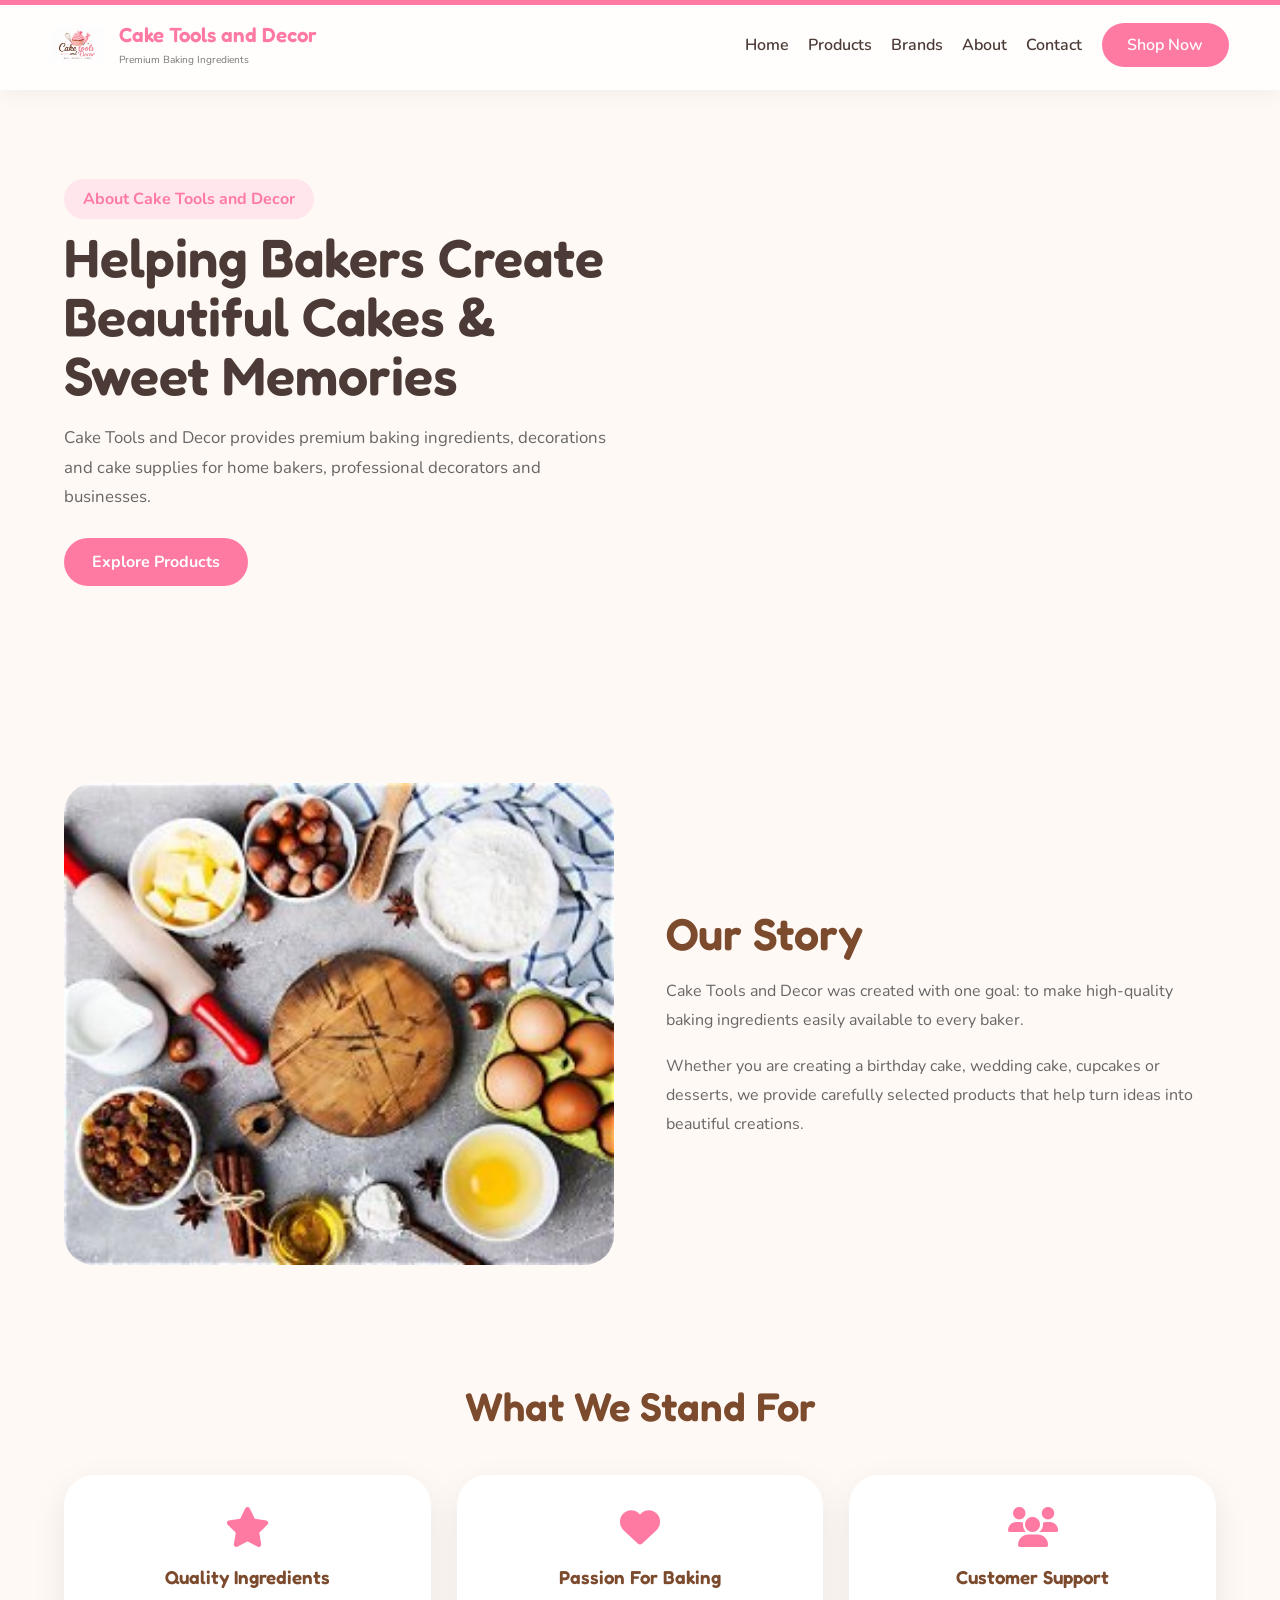
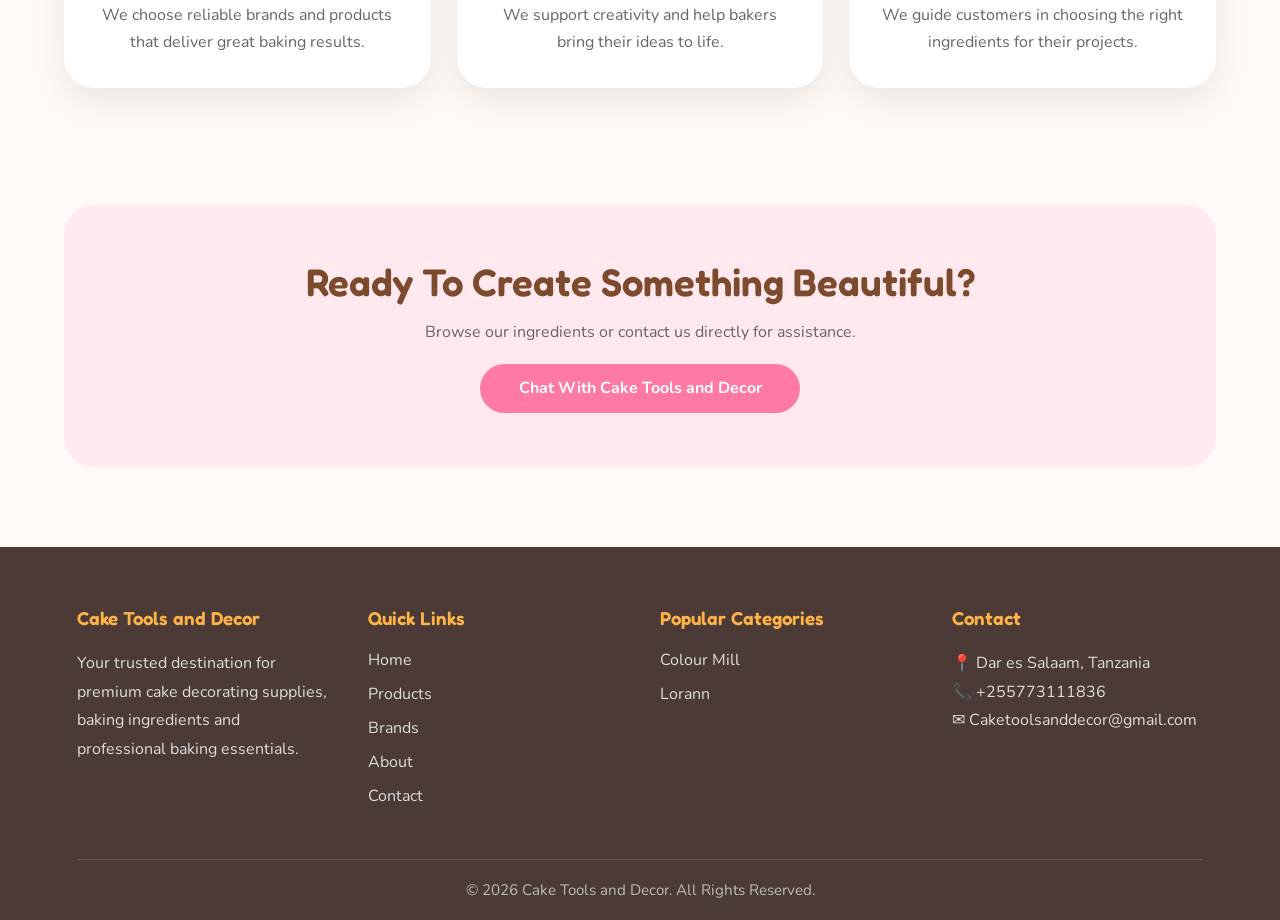
==== commit 3a6c4dc6: "Update about.html" ====
--- a/about.html
+++ b/about.html
@@ -393,7 +393,7 @@
 
                 <p>📍 Dar es Salaam, Tanzania</p>
 
-                <p>📞 +255 700 000 000</p>
+                <p>📞 +255773111836</p>
 
                 <p>✉ Caketoolsanddecor@gmail.com</p>
 
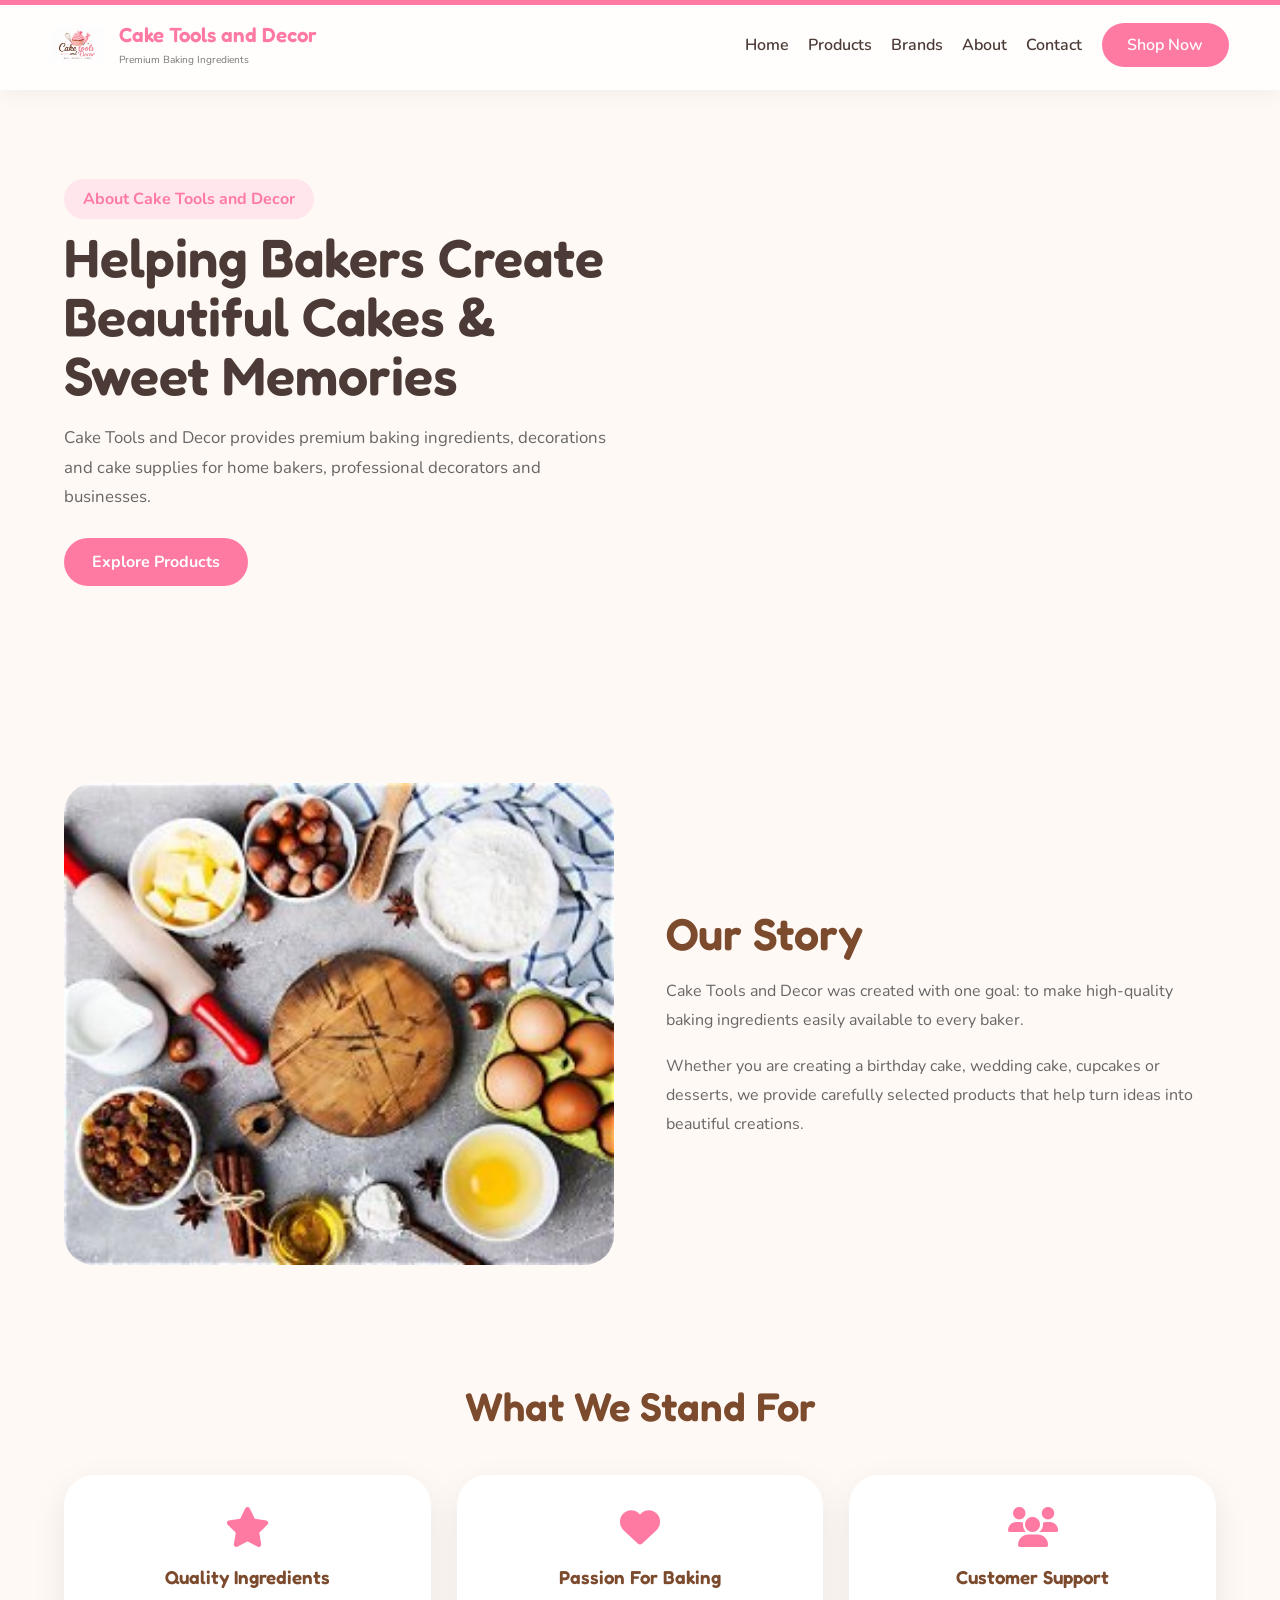
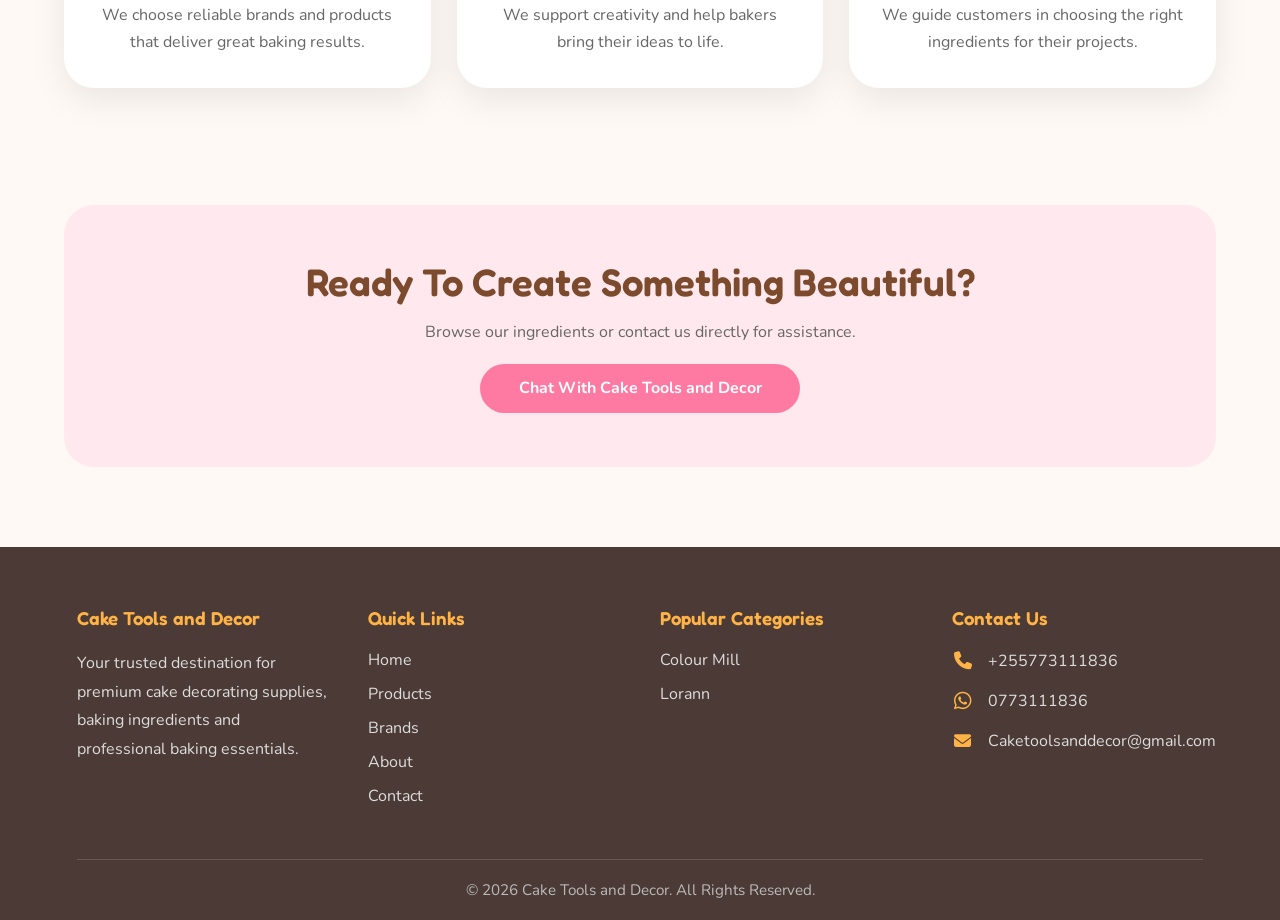
==== commit ac3b19c2: "Update about.html" ====
--- a/about.html
+++ b/about.html
@@ -387,15 +387,25 @@
 
             </div>
 
-            <div class="footer-column">
-
-                <h3>Contact</h3>
-
-                <p>📍 Dar es Salaam, Tanzania</p>
-
-                <p>📞 +255773111836</p>
-
-                <p>✉ Caketoolsanddecor@gmail.com</p>
+             <div class="footer-column footer-contact">
+                <h3>Contact Us</h3>
+
+
+                <a href="tel:+255773111836" class="contact-item">
+                    <i class="fa-solid fa-phone"></i>
+                    <span>+255773111836</span>
+                </a>
+
+                <a href="https://wa.me/255773111836" target="_blank" rel="noopener noreferrer" class="contact-item">
+                    <i class="fa-brands fa-whatsapp"></i>
+                    <span>0773111836</span>
+                </a>
+
+                <a href="mailto:Caketoolsanddecor@gmail.com" class="contact-item">
+                    <i class="fa-solid fa-envelope"></i>
+                    <span>Caketoolsanddecor@gmail.com</span>
+                </a>
+
 
             </div>
 
--- a/css/styles.css
+++ b/css/styles.css
@@ -327,6 +327,52 @@
   font-size:.95rem;
   
   }
+  /* =========================================================
+   FOOTER CONTACT DETAILS
+========================================================= */
+
+.footer-contact .contact-item {
+  display: flex;
+  align-items: center;
+  gap: 14px;
+  margin-bottom: 16px;
+  color: #ddd;
+  transition: all 0.3s ease;
+  padding-left: 0;
+}
+
+.footer-contact .contact-item i {
+  width: 22px;
+  min-width: 22px;
+  text-align: center;
+  font-size: 18px;
+  color: var(--secondary);
+  transition: all 0.3s ease;
+}
+
+.footer-contact .contact-item span {
+  line-height: 1.5;
+}
+
+.footer-contact .contact-item:hover {
+  color: var(--primary);
+  padding-left: 5px;
+}
+
+.footer-contact .contact-item:hover i {
+  color: var(--primary);
+  transform: scale(1.15);
+}
+
+/* WhatsApp */
+.footer-contact .contact-item:nth-of-type(2) i {
+  font-size: 20px;
+}
+
+/* Email */
+.footer-contact .contact-item:nth-of-type(3) i {
+  font-size: 17px;
+}
 
 
 .mobile-close{
@@ -517,10 +563,29 @@
 font-size:14px;
 
 }
-
-
-
-.hero,
+.hero{
+
+  grid-template-columns:1fr 1fr;
+
+  text-align:left;
+
+}
+
+
+.hero-right img{
+
+  width:45vw;
+
+}
+
+
+.hero-circle{
+
+  width:40vw;
+
+  height:40vw;
+
+}
 .products-hero,
 .brands-hero,
 .about-hero,
@@ -630,6 +695,37 @@
 
 
 }
+.hero{
+
+  display:flex;
+
+  flex-direction:column-reverse;
+
+  padding-top:120px;
+
+}
+
+.hero-right img{
+
+  width:75vw;
+
+}
+
+
+.hero-circle{
+
+  width:75vw;
+
+  height:75vw;
+
+}
+
+
+.hero-right{
+
+  margin-bottom:5vh;
+
+}
 
 
 
@@ -887,6 +983,17 @@
   
   
   }
+
+
+  .footer-contact .contact-item {
+    justify-content: center;
+    padding-left: 0;
+}
+
+.footer-contact .contact-item:hover {
+    padding-left: 0;
+}
+
   
   
   
@@ -1204,8 +1311,7 @@
         
         }
 
-
-/* =========================================================
+        /* =========================================================
    RESPONSIVE OVERRIDES
    Keep existing desktop styles unchanged
 ========================================================= */
@@ -1218,449 +1324,449 @@
 
 @media (min-width: 901px) and (max-width: 1366px) {
 
-    nav {
-        padding: 0 4vw;
-    }
-
-    .nav-links {
-        gap: 1.5vw;
-    }
-
-    .logo h2 {
-        font-size: 1.6vw;
-    }
-
-    .logo span {
-        font-size: 0.8vw;
-    }
-
-    /* Keep hero side-by-side */
-    .hero {
-        grid-template-columns: 1fr 1fr;
-        padding: 12vh 5vw;
-        gap: 3vw;
-    }
-
-    .hero-left h1 {
-        font-size: clamp(2.5rem, 4vw, 4.5rem);
-    }
-
-    .hero-left p {
-        font-size: 1.2vw;
-    }
-
-    .hero-right img {
-        width: 35vw;
-    }
-
-    .hero-circle {
-        width: 38vw;
-        height: 38vw;
-    }
+  nav {
+      padding: 0 4vw;
+  }
+
+  .nav-links {
+      gap: 1.5vw;
+  }
+
+  .logo h2 {
+      font-size: 1.6vw;
+  }
+
+  .logo span {
+      font-size: 0.8vw;
+  }
+
+  /* Keep hero side-by-side */
+  .hero {
+      grid-template-columns: 1fr 1fr;
+      padding: 12vh 5vw;
+      gap: 3vw;
+  }
+
+  .hero-left h1 {
+      font-size: clamp(2.5rem, 4vw, 4.5rem);
+  }
+
+  .hero-left p {
+      font-size: 1.2vw;
+  }
+
+  .hero-right img {
+      width: 35vw;
+  }
+
+  .hero-circle {
+      width: 38vw;
+      height: 38vw;
+  }
 }
 
 
 /* =========================================================
-   TABLETS
-   601px - 900px
+ TABLETS
+ 601px - 900px
 ========================================================= */
 
 @media (min-width: 601px) and (max-width: 900px) {
 
-    nav {
-        height: 75px;
-        padding: 0 4vw;
-    }
-
-    .logo img {
-        width: 55px;
-    }
-
-    .logo h2 {
-        font-size: 22px;
-    }
-
-    .logo span {
-        font-size: 12px;
-    }
-
-
-    /* -------------------------
-       HERO
-    ------------------------- */
-
-    .hero {
-        min-height: auto;
-
-        padding-top: 120px;
-        padding-bottom: 80px;
-
-        display: grid;
-
-        grid-template-columns: 1fr 1fr;
-
-        align-items: center;
-
-        gap: 3vw;
-
-        text-align: left;
-    }
-
-
-    .hero-left {
-        align-items: flex-start;
-    }
-
-
-    .hero-left h1 {
-        font-size: clamp(2.3rem, 5vw, 3.5rem);
-        line-height: 1.1;
-    }
-
-
-    .hero-left p {
-        font-size: 16px;
-        line-height: 1.7;
-    }
-
-
-    .hero-buttons {
-        flex-direction: row;
-        flex-wrap: wrap;
-    }
-
-
-    .hero-buttons a {
-        text-align: center;
-        white-space: nowrap;
-    }
-
-
-    /* -------------------------
-       HERO IMAGE
-    ------------------------- */
-
-    .hero-right {
-        display: flex;
-
-        justify-content: center;
-
-        align-items: center;
-    }
-
-
-    .hero-right img {
-        width: 42vw;
-        max-width: 400px;
-    }
-
-
-    .hero-circle {
-        width: 45vw;
-        height: 45vw;
-
-        max-width: 430px;
-        max-height: 430px;
-    }
-
-
-    /* -------------------------
-       FOOTER
-    ------------------------- */
-
-    .footer {
-        padding: 50px 5vw 20px;
-    }
-
-    .footer-container {
-        grid-template-columns: repeat(2, 1fr);
-        gap: 35px;
-    }
+  nav {
+      height: 75px;
+      padding: 0 4vw;
+  }
+
+  .logo img {
+      width: 55px;
+  }
+
+  .logo h2 {
+      font-size: 22px;
+  }
+
+  .logo span {
+      font-size: 12px;
+  }
+
+
+  /* -------------------------
+     HERO
+  ------------------------- */
+
+  .hero {
+      min-height: auto;
+
+      padding-top: 120px;
+      padding-bottom: 80px;
+
+      display: grid;
+
+      grid-template-columns: 1fr 1fr;
+
+      align-items: center;
+
+      gap: 3vw;
+
+      text-align: left;
+  }
+
+
+  .hero-left {
+      align-items: flex-start;
+  }
+
+
+  .hero-left h1 {
+      font-size: clamp(2.3rem, 5vw, 3.5rem);
+      line-height: 1.1;
+  }
+
+
+  .hero-left p {
+      font-size: 16px;
+      line-height: 1.7;
+  }
+
+
+  .hero-buttons {
+      flex-direction: row;
+      flex-wrap: wrap;
+  }
+
+
+  .hero-buttons a {
+      text-align: center;
+      white-space: nowrap;
+  }
+
+
+  /* -------------------------
+     HERO IMAGE
+  ------------------------- */
+
+  .hero-right {
+      display: flex;
+
+      justify-content: center;
+
+      align-items: center;
+  }
+
+
+  .hero-right img {
+      width: 42vw;
+      max-width: 400px;
+  }
+
+
+  .hero-circle {
+      width: 45vw;
+      height: 45vw;
+
+      max-width: 430px;
+      max-height: 430px;
+  }
+
+
+  /* -------------------------
+     FOOTER
+  ------------------------- */
+
+  .footer {
+      padding: 50px 5vw 20px;
+  }
+
+  .footer-container {
+      grid-template-columns: repeat(2, 1fr);
+      gap: 35px;
+  }
 }
 
 
 /* =========================================================
-   MOBILE DEVICES
-   600px AND BELOW
+ MOBILE DEVICES
+ 600px AND BELOW
 ========================================================= */
 
 @media (max-width: 600px) {
 
-    /* -------------------------
-       NAVIGATION
-    ------------------------- */
-
-    nav {
-        height: 75px;
-        padding: 0 5vw;
-    }
-
-
-    .logo {
-        gap: 10px;
-    }
-
-
-    .logo img {
-        width: 50px;
-        min-width: 50px;
-    }
-
-
-    .logo h2 {
-        font-size: 20px;
-        line-height: 1.1;
-    }
-
-
-    .logo span {
-        font-size: 11px;
-    }
-
-
-    /* -------------------------
-       HERO
-       Image ABOVE text
-    ------------------------- */
-
-    .hero {
-
-        min-height: auto;
-
-        padding: 105px 6vw 60px;
-
-        display: flex;
-
-        flex-direction: column;
-
-        align-items: center;
-
-        justify-content: center;
-
-        gap: 30px;
-
-        text-align: center;
-    }
-
-
-    /* Image comes first */
-    .hero-right {
-        order: 1;
-
-        width: 100%;
-
-        display: flex;
-
-        justify-content: center;
-
-        align-items: center;
-
-        margin: 0;
-    }
-
-
-    /* Text comes second */
-    .hero-left {
-        order: 2;
-
-        width: 100%;
-
-        display: flex;
-
-        flex-direction: column;
-
-        align-items: center;
-
-        text-align: center;
-
-        gap: 20px;
-    }
-
-
-    /* -------------------------
-       REMOVE PINK CIRCLE
-    ------------------------- */
-
-    .hero-circle {
-        display: none;
-    }
-
-
-    /* -------------------------
-       HERO IMAGE
-    ------------------------- */
-
-    .hero-right img {
-        width: 78vw;
-
-        max-width: 360px;
-
-        height: auto;
-
-        margin: 0 auto;
-    }
-
-
-    /* -------------------------
-       HERO HEADING
-    ------------------------- */
-
-    .hero-left h1 {
-        width: 100%;
-
-        font-size: clamp(2.2rem, 10vw, 3.2rem);
-
-        line-height: 1.1;
-
-        text-align: center;
-    }
-
-
-    /* -------------------------
-       HERO PARAGRAPH
-    ------------------------- */
-
-    .hero-left p {
-        width: 100%;
-
-        max-width: 500px;
-
-        font-size: 16px;
-
-        line-height: 1.7;
-
-        text-align: center;
-    }
-
-
-    /* -------------------------
-       HERO BUTTONS
-    ------------------------- */
-
-    .hero-buttons {
-
-        width: 100%;
-
-        display: flex;
-
-        flex-direction: column;
-
-        align-items: center;
-
-        gap: 12px;
-    }
-
-
-    .hero-buttons a {
-
-        width: min(100%, 300px);
-
-        padding: 14px 25px;
-
-        text-align: center;
-
-        border-radius: 50px;
-    }
-
-
-    /* -------------------------
-       FOOTER
-    ------------------------- */
-
-    .footer {
-        margin-top: 50px;
-
-        padding: 45px 6vw 20px;
-    }
-
-
-    .footer-container {
-        grid-template-columns: 1fr;
-
-        gap: 35px;
-    }
-
-
-    .footer-column {
-        text-align: center;
-    }
-
-
-    .footer-column h3 {
-        margin-bottom: 15px;
-    }
-
-
-    .footer-column a {
-        margin-bottom: 10px;
-    }
-
-
-    .footer-bottom {
-        margin-top: 30px;
-
-        font-size: 0.85rem;
-
-        line-height: 1.6;
-    }
+  /* -------------------------
+     NAVIGATION
+  ------------------------- */
+
+  nav {
+      height: 75px;
+      padding: 0 5vw;
+  }
+
+
+  .logo {
+      gap: 10px;
+  }
+
+
+  .logo img {
+      width: 50px;
+      min-width: 50px;
+  }
+
+
+  .logo h2 {
+      font-size: 20px;
+      line-height: 1.1;
+  }
+
+
+  .logo span {
+      font-size: 11px;
+  }
+
+
+  /* -------------------------
+     HERO
+     Image ABOVE text
+  ------------------------- */
+
+  .hero {
+
+      min-height: auto;
+
+      padding: 105px 6vw 60px;
+
+      display: flex;
+
+      flex-direction: column;
+
+      align-items: center;
+
+      justify-content: center;
+
+      gap: 30px;
+
+      text-align: center;
+  }
+
+
+  /* Image comes first */
+  .hero-right {
+      order: 1;
+
+      width: 100%;
+
+      display: flex;
+
+      justify-content: center;
+
+      align-items: center;
+
+      margin: 0;
+  }
+
+
+  /* Text comes second */
+  .hero-left {
+      order: 2;
+
+      width: 100%;
+
+      display: flex;
+
+      flex-direction: column;
+
+      align-items: center;
+
+      text-align: center;
+
+      gap: 20px;
+  }
+
+
+  /* -------------------------
+     REMOVE PINK CIRCLE
+  ------------------------- */
+
+  .hero-circle {
+      display: none;
+  }
+
+
+  /* -------------------------
+     HERO IMAGE
+  ------------------------- */
+
+  .hero-right img {
+      width: 78vw;
+
+      max-width: 360px;
+
+      height: auto;
+
+      margin: 0 auto;
+  }
+
+
+  /* -------------------------
+     HERO HEADING
+  ------------------------- */
+
+  .hero-left h1 {
+      width: 100%;
+
+      font-size: clamp(2.2rem, 10vw, 3.2rem);
+
+      line-height: 1.1;
+
+      text-align: center;
+  }
+
+
+  /* -------------------------
+     HERO PARAGRAPH
+  ------------------------- */
+
+  .hero-left p {
+      width: 100%;
+
+      max-width: 500px;
+
+      font-size: 16px;
+
+      line-height: 1.7;
+
+      text-align: center;
+  }
+
+
+  /* -------------------------
+     HERO BUTTONS
+  ------------------------- */
+
+  .hero-buttons {
+
+      width: 100%;
+
+      display: flex;
+
+      flex-direction: column;
+
+      align-items: center;
+
+      gap: 12px;
+  }
+
+
+  .hero-buttons a {
+
+      width: min(100%, 300px);
+
+      padding: 14px 25px;
+
+      text-align: center;
+
+      border-radius: 50px;
+  }
+
+
+  /* -------------------------
+     FOOTER
+  ------------------------- */
+
+  .footer {
+      margin-top: 50px;
+
+      padding: 45px 6vw 20px;
+  }
+
+
+  .footer-container {
+      grid-template-columns: 1fr;
+
+      gap: 35px;
+  }
+
+
+  .footer-column {
+      text-align: center;
+  }
+
+
+  .footer-column h3 {
+      margin-bottom: 15px;
+  }
+
+
+  .footer-column a {
+      margin-bottom: 10px;
+  }
+
+
+  .footer-bottom {
+      margin-top: 30px;
+
+      font-size: 0.85rem;
+
+      line-height: 1.6;
+  }
 }
 
 
 /* =========================================================
-   SMALL PHONES
-   390px AND BELOW
+ SMALL PHONES
+ 390px AND BELOW
 ========================================================= */
 
 @media (max-width: 390px) {
 
-    .logo h2 {
-        font-size: 18px;
-    }
-
-
-    .logo span {
-        display: none;
-    }
-
-
-    .hero {
-        padding-left: 5vw;
-        padding-right: 5vw;
-
-        padding-top: 100px;
-
-        gap: 25px;
-    }
-
-
-    .hero-right img {
-        width: 82vw;
-
-        max-width: 320px;
-    }
-
-
-    .hero-left h1 {
-        font-size: 11vw;
-    }
-
-
-    .hero-left p {
-        font-size: 15px;
-
-        line-height: 1.65;
-    }
-
-
-    .hero-buttons a {
-        width: 100%;
-
-        max-width: 280px;
-
-        padding: 13px 20px;
-    }
-}
-
-    
-    
-    
+  .logo h2 {
+      font-size: 18px;
+  }
+
+
+  .logo span {
+      display: none;
+  }
+
+
+  .hero {
+      padding-left: 5vw;
+      padding-right: 5vw;
+
+      padding-top: 100px;
+
+      gap: 25px;
+  }
+
+
+  .hero-right img {
+      width: 82vw;
+
+      max-width: 320px;
+  }
+
+
+  .hero-left h1 {
+      font-size: 11vw;
+  }
+
+
+  .hero-left p {
+      font-size: 15px;
+
+      line-height: 1.65;
+  }
+
+
+  .hero-buttons a {
+      width: 100%;
+
+      max-width: 280px;
+
+      padding: 13px 20px;
+  }
+}
+
+    
+    
+    
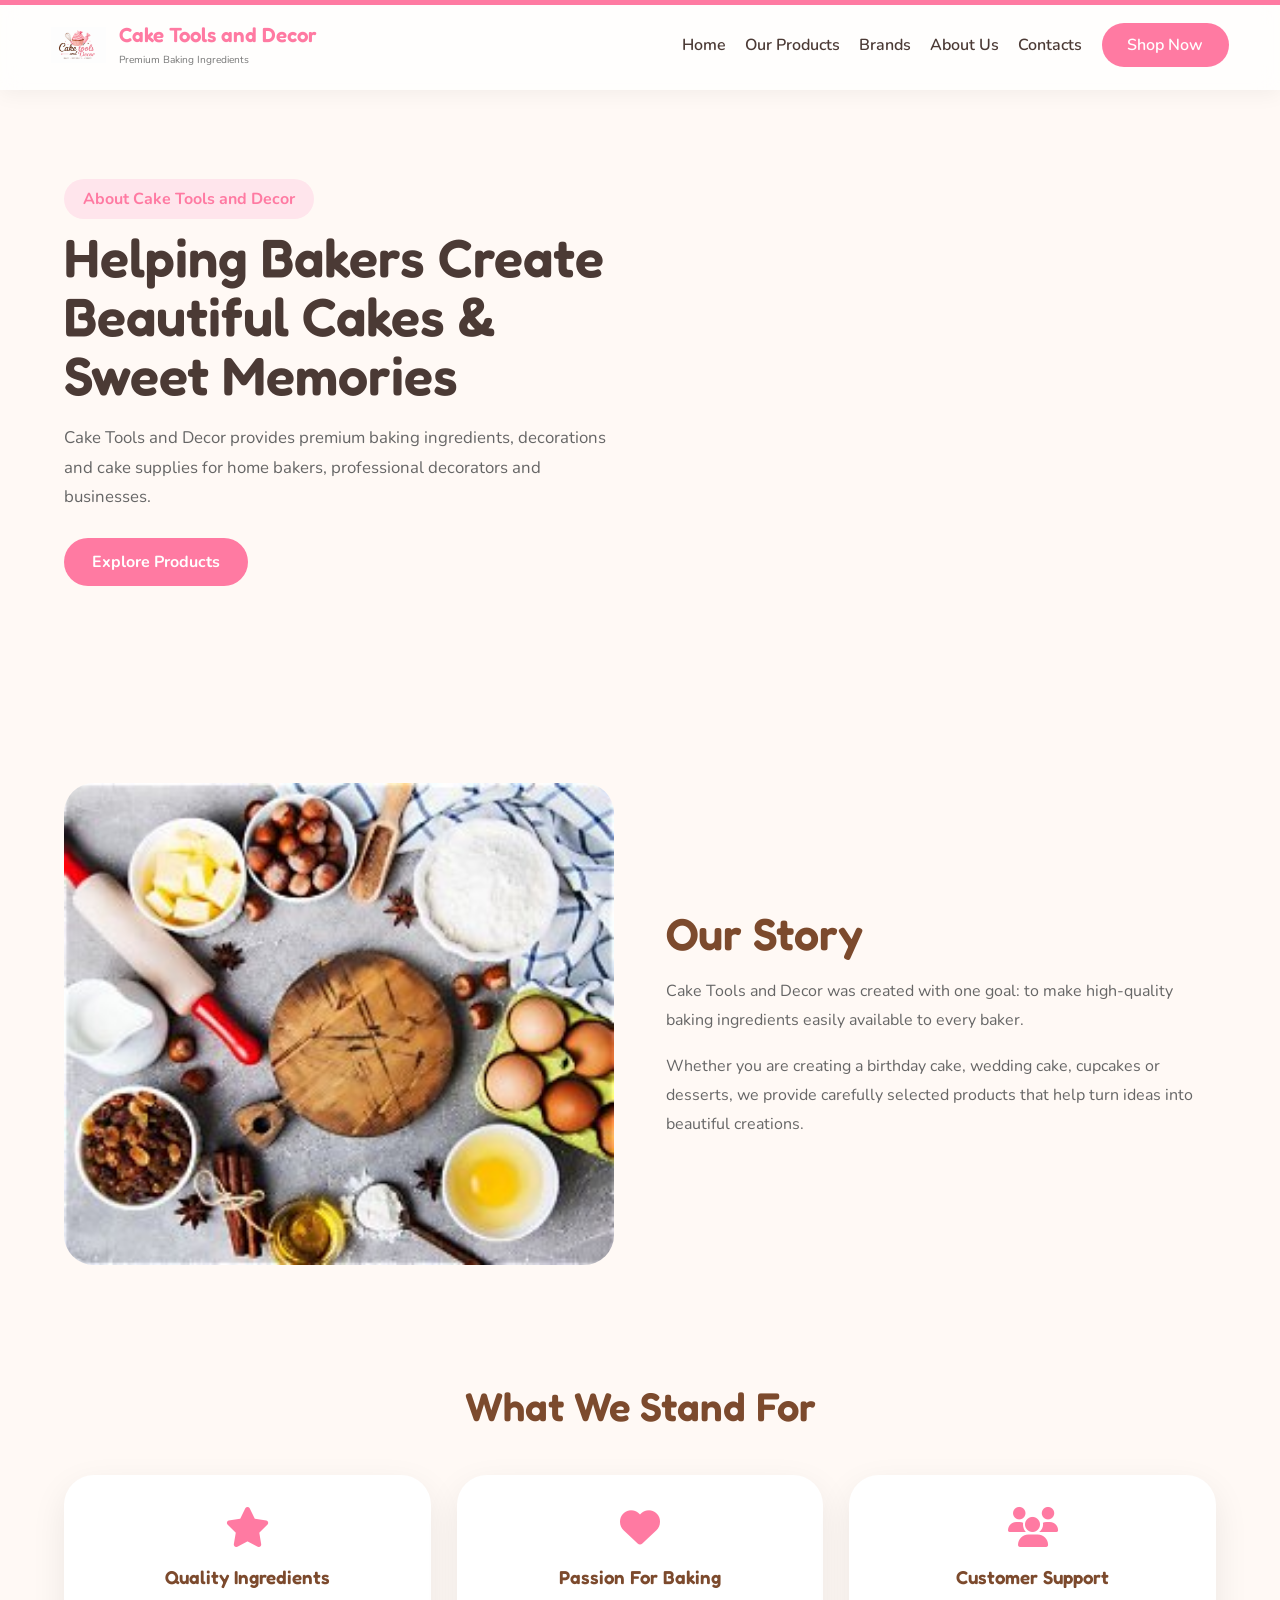
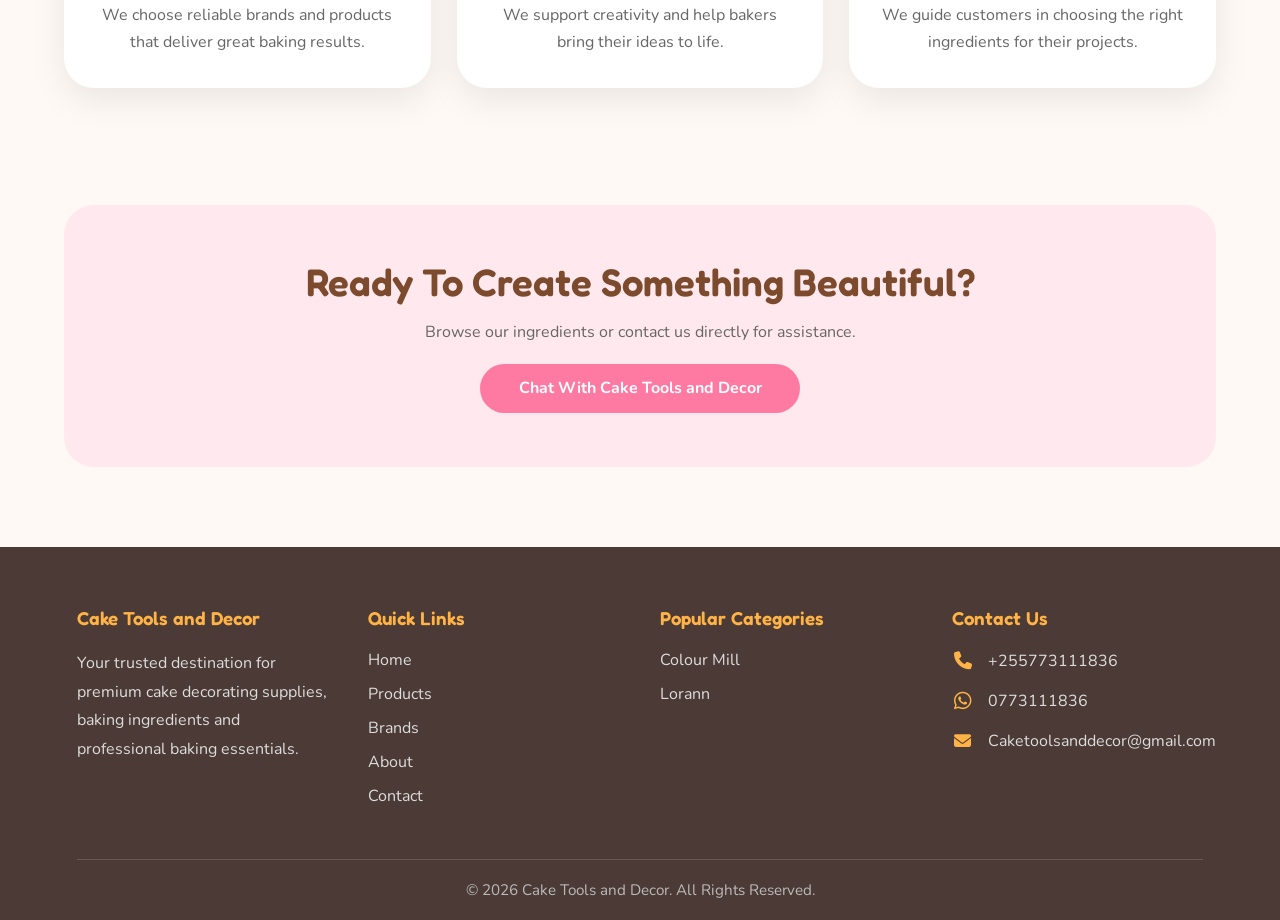
==== commit 869c8e59: "Update about.html" ====
--- a/about.html
+++ b/about.html
@@ -74,7 +74,7 @@
 
 
             <a href="products.html">
-                Products
+                Our Products
             </a>
 
 
@@ -87,12 +87,12 @@
 
 
             <a href="about.html">
-                About
+                About Us
             </a>
 
 
             <a href="contact.html">
-                Contact
+                Contacts
             </a>
 
 
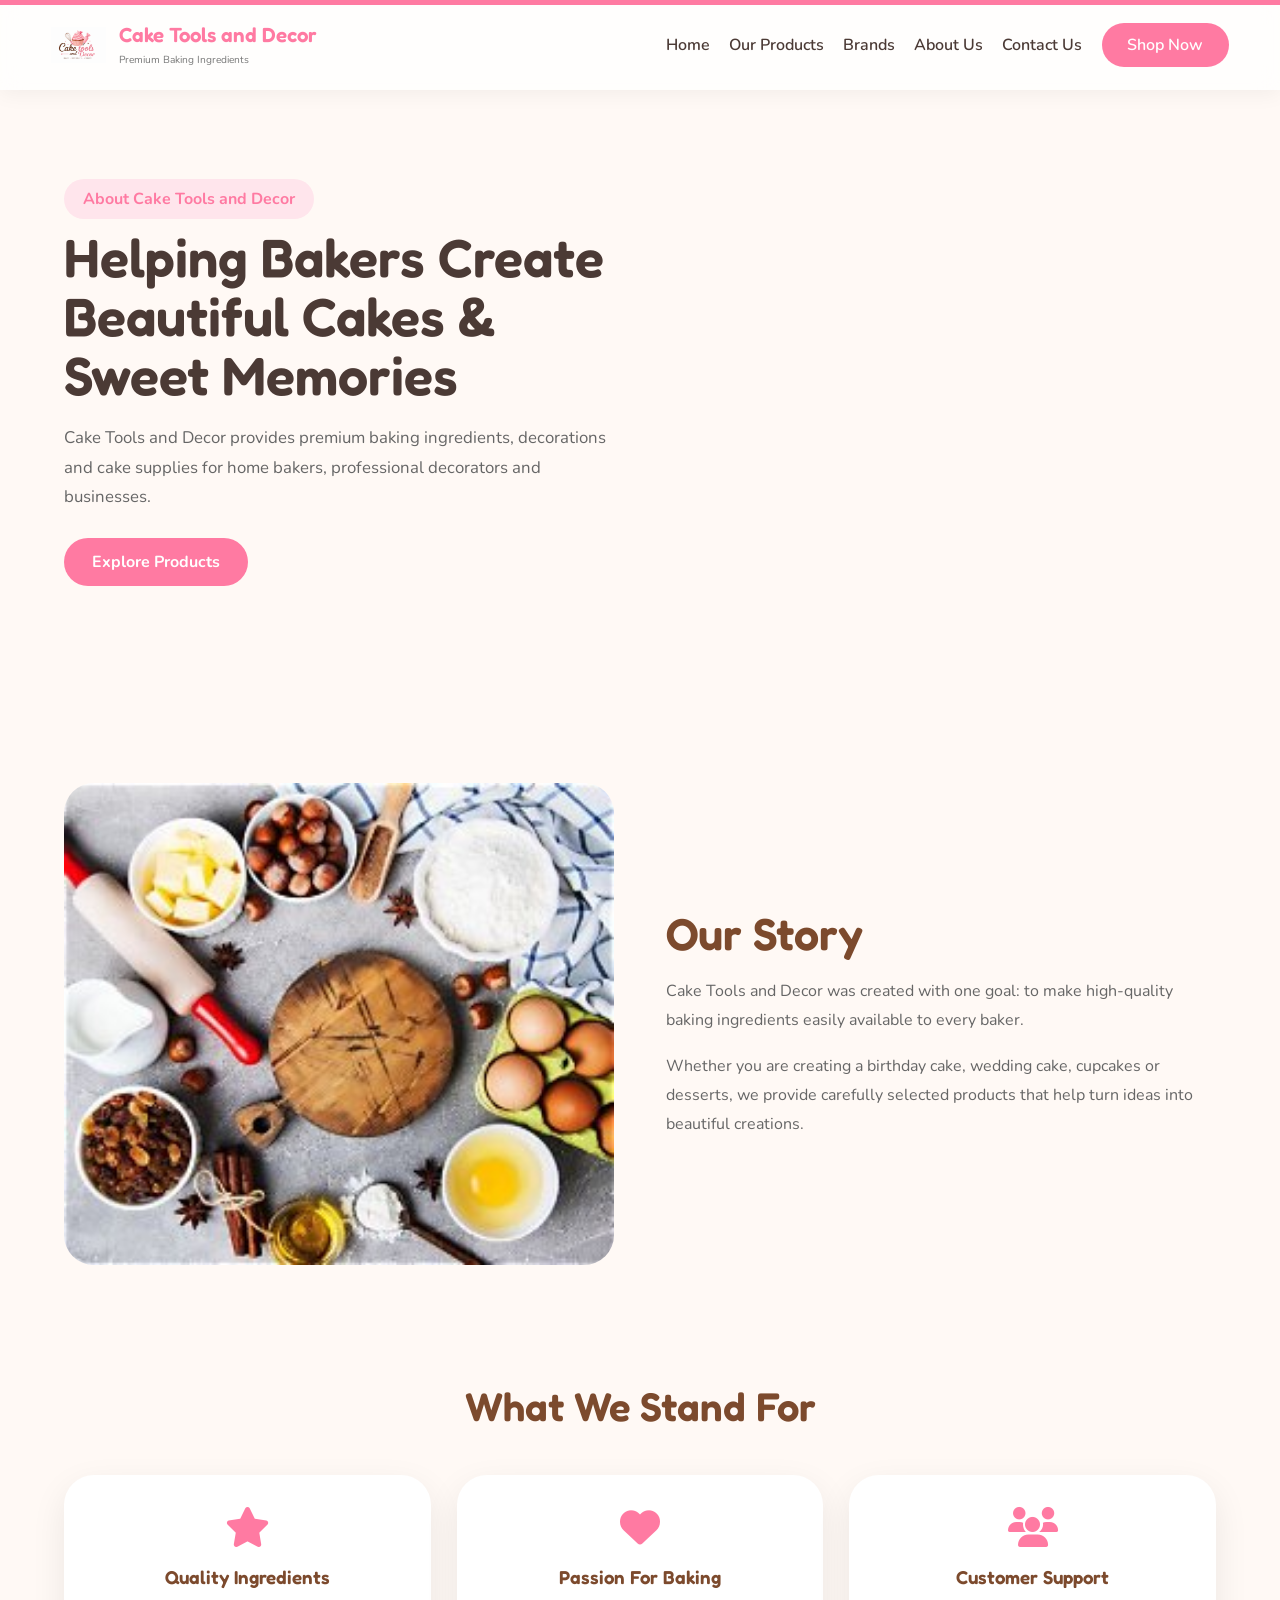
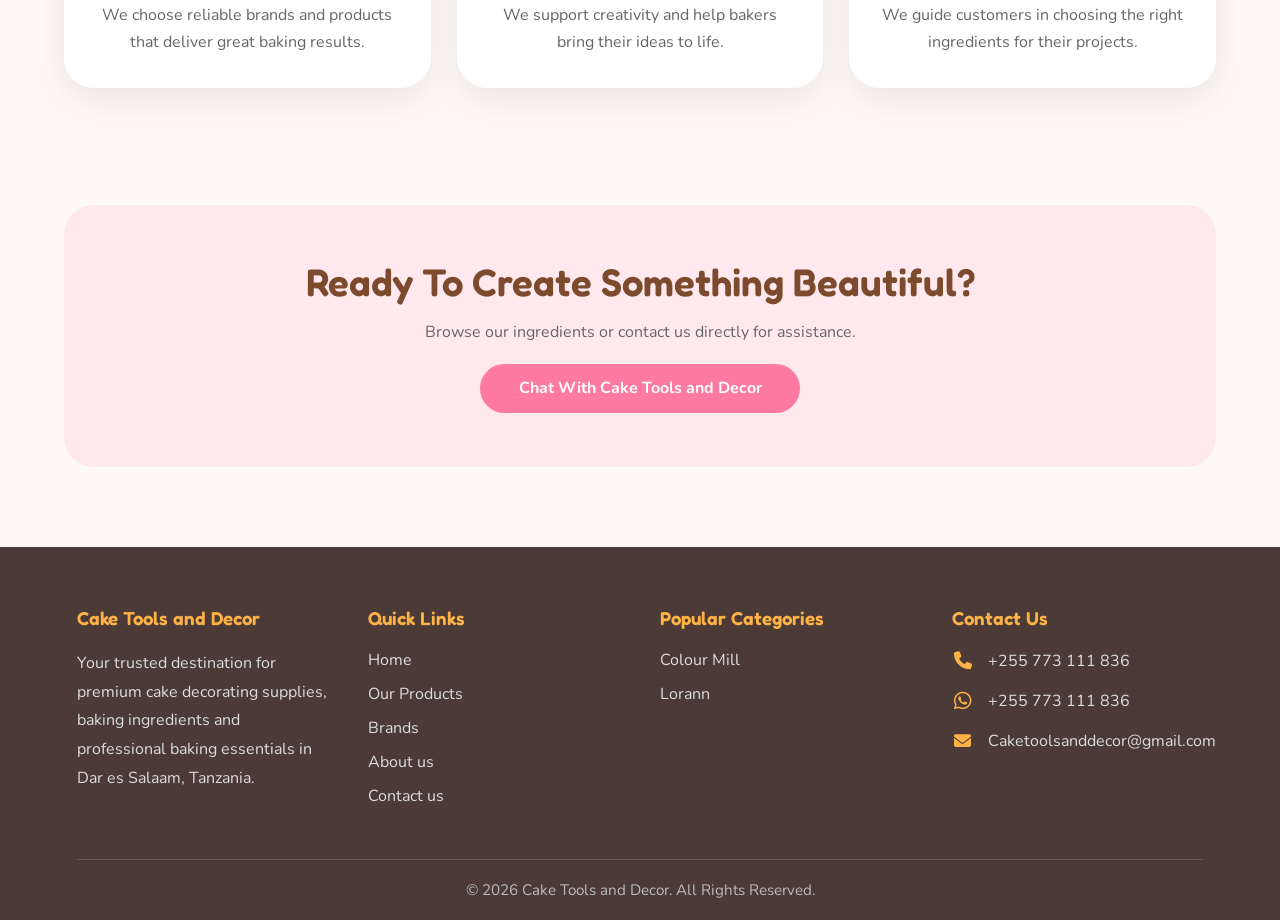
==== commit cc5f899e: "Update about.html" ====
--- a/about.html
+++ b/about.html
@@ -7,7 +7,18 @@
 
     <meta name="viewport" content="width=device-width, initial-scale=1.0">
 
-    <title>About Us | Cake Tools and Decor</title>
+   <title>About Cake Tools and Decor | Baking Supplies in Tanzania</title>
+
+    <meta name="description"
+        content="Learn about Cake Tools and Decor, a Tanzania-based supplier of premium cake decorating supplies, baking ingredients, colours, flavours and professional baking essentials.">
+
+    <meta name="keywords"
+        content="Cake Tools and Decor, baking supplies Tanzania, cake decorating supplies Tanzania, baking ingredients Dar es Salaam, cake ingredients Tanzania, cake decorating">
+
+    <meta name="author" content="Cake Tools and Decor">
+
+    <link rel="canonical" href="https://YOUR-DOMAIN/about.html">
+    
     <link rel="icon" type="image/png" href="images/Logo1.png">
 
 
@@ -31,7 +42,7 @@
 
         <a href="index.html" class="logo">
 
-            <img src="images/Logo1.png" alt="SweetBake">
+            <img src="images/Logo1.png" alt="Cake Tools and Decor logo">
 
 
             <div>
@@ -92,7 +103,7 @@
 
 
             <a href="contact.html">
-                Contacts
+                Contact Us
             </a>
 
 
@@ -180,7 +191,7 @@
         <div class="story-image">
 
 
-            <img src="images/Baking2.jfif" alt="Baking ingredients">
+            <img src="images/Baking2.jfif" alt="Cake baking and decorating ingredients used by Cake Tools and Decor">
 
 
         </div>
@@ -341,83 +352,87 @@
 
 
 
-        <a href="https://wa.me/255773111836" class="about-chat-btn" target="_blank">
-
-            Chat With Cake Tools and Decor
-
+      <a
+    href="https://wa.me/255773111836"
+    class="about-chat-btn"
+    target="_blank"
+    rel="noopener noreferrer">
+
+    Chat With Cake Tools and Decor
+
+</a>
+
+
+
+    </section>
+
+    <footer class="footer">
+
+    <div class="footer-container">
+
+      <div class="footer-column">
+
+        <h3>Cake Tools and Decor</h3>
+
+        <p>
+          Your trusted destination for premium cake decorating supplies, baking ingredients and professional baking essentials in Dar
+          es Salaam, Tanzania.
+        </p>
+
+      </div>
+
+      <div class="footer-column">
+
+        <h3>Quick Links</h3>
+
+        <a href="index.html">Home</a>
+        <a href="products.html">Our Products</a>
+        <a href="brands.html">Brands</a>
+        <a href="about.html">About us</a>
+        <a href="contact.html">Contact us</a>
+
+      </div>
+
+      <div class="footer-column">
+
+        <h3>Popular Categories</h3>
+
+        <a href="products.html?category=colour-mill">Colour Mill</a>
+        <a href="products.html?category=Lorann">Lorann</a>
+
+      </div>
+
+      <div class="footer-column footer-contact">
+
+        <h3>Contact Us</h3>
+
+        <a href="tel:+255773111836" class="contact-item">
+          <i class="fa-solid fa-phone"></i>
+          <span>+255 773 111 836</span>
         </a>
 
-
-
-    </section>
-
-    <footer class="footer">
-
-        <div class="footer-container">
-
-            <div class="footer-column">
-
-                <h3>Cake Tools and Decor</h3>
-
-                <p>
-                    Your trusted destination for premium cake decorating supplies, baking ingredients and professional baking essentials.
-                </p>
-
-            </div>
-
-            <div class="footer-column">
-
-                <h3>Quick Links</h3>
-
-                <a href="index.html">Home</a>
-                <a href="products.html">Products</a>
-                <a href="brands.html">Brands</a>
-                <a href="about.html">About</a>
-                <a href="contact.html">Contact</a>
-
-            </div>
-
-            <div class="footer-column">
-
-                <h3>Popular Categories</h3>
-
-                <a href="products.html?category=colour-mill">Colour Mill</a>
-                <a href="products.html?category=Lorann">Lorann</a>
-
-
-            </div>
-
-             <div class="footer-column footer-contact">
-                <h3>Contact Us</h3>
-
-
-                <a href="tel:+255773111836" class="contact-item">
-                    <i class="fa-solid fa-phone"></i>
-                    <span>+255773111836</span>
-                </a>
-
-                <a href="https://wa.me/255773111836" target="_blank" rel="noopener noreferrer" class="contact-item">
-                    <i class="fa-brands fa-whatsapp"></i>
-                    <span>0773111836</span>
-                </a>
-
-                <a href="mailto:Caketoolsanddecor@gmail.com" class="contact-item">
-                    <i class="fa-solid fa-envelope"></i>
-                    <span>Caketoolsanddecor@gmail.com</span>
-                </a>
-
-
-            </div>
-
-        </div>
-
-        <div class="footer-bottom">
-
-            © 2026 Cake Tools and Decor. All Rights Reserved.
-
-        </div>
-
-    </footer>
+        <a href="https://wa.me/255773111836" target="_blank" rel="noopener noreferrer" class="contact-item">
+          <i class="fa-brands fa-whatsapp"></i>
+          <span>+255 773 111 836</span>
+        </a>
+
+        <a href="mailto:Caketoolsanddecor@gmail.com" class="contact-item">
+          <i class="fa-solid fa-envelope"></i>
+          <span>Caketoolsanddecor@gmail.com</span>
+        </a>
+
+      </div>
+
+    </div>
+
+    <div class="footer-bottom">
+
+      © 2026 Cake Tools and Decor. All Rights Reserved.
+
+    </div>
+
+  </footer>
+
 
 
     <script src="js/navbar.js"></script>
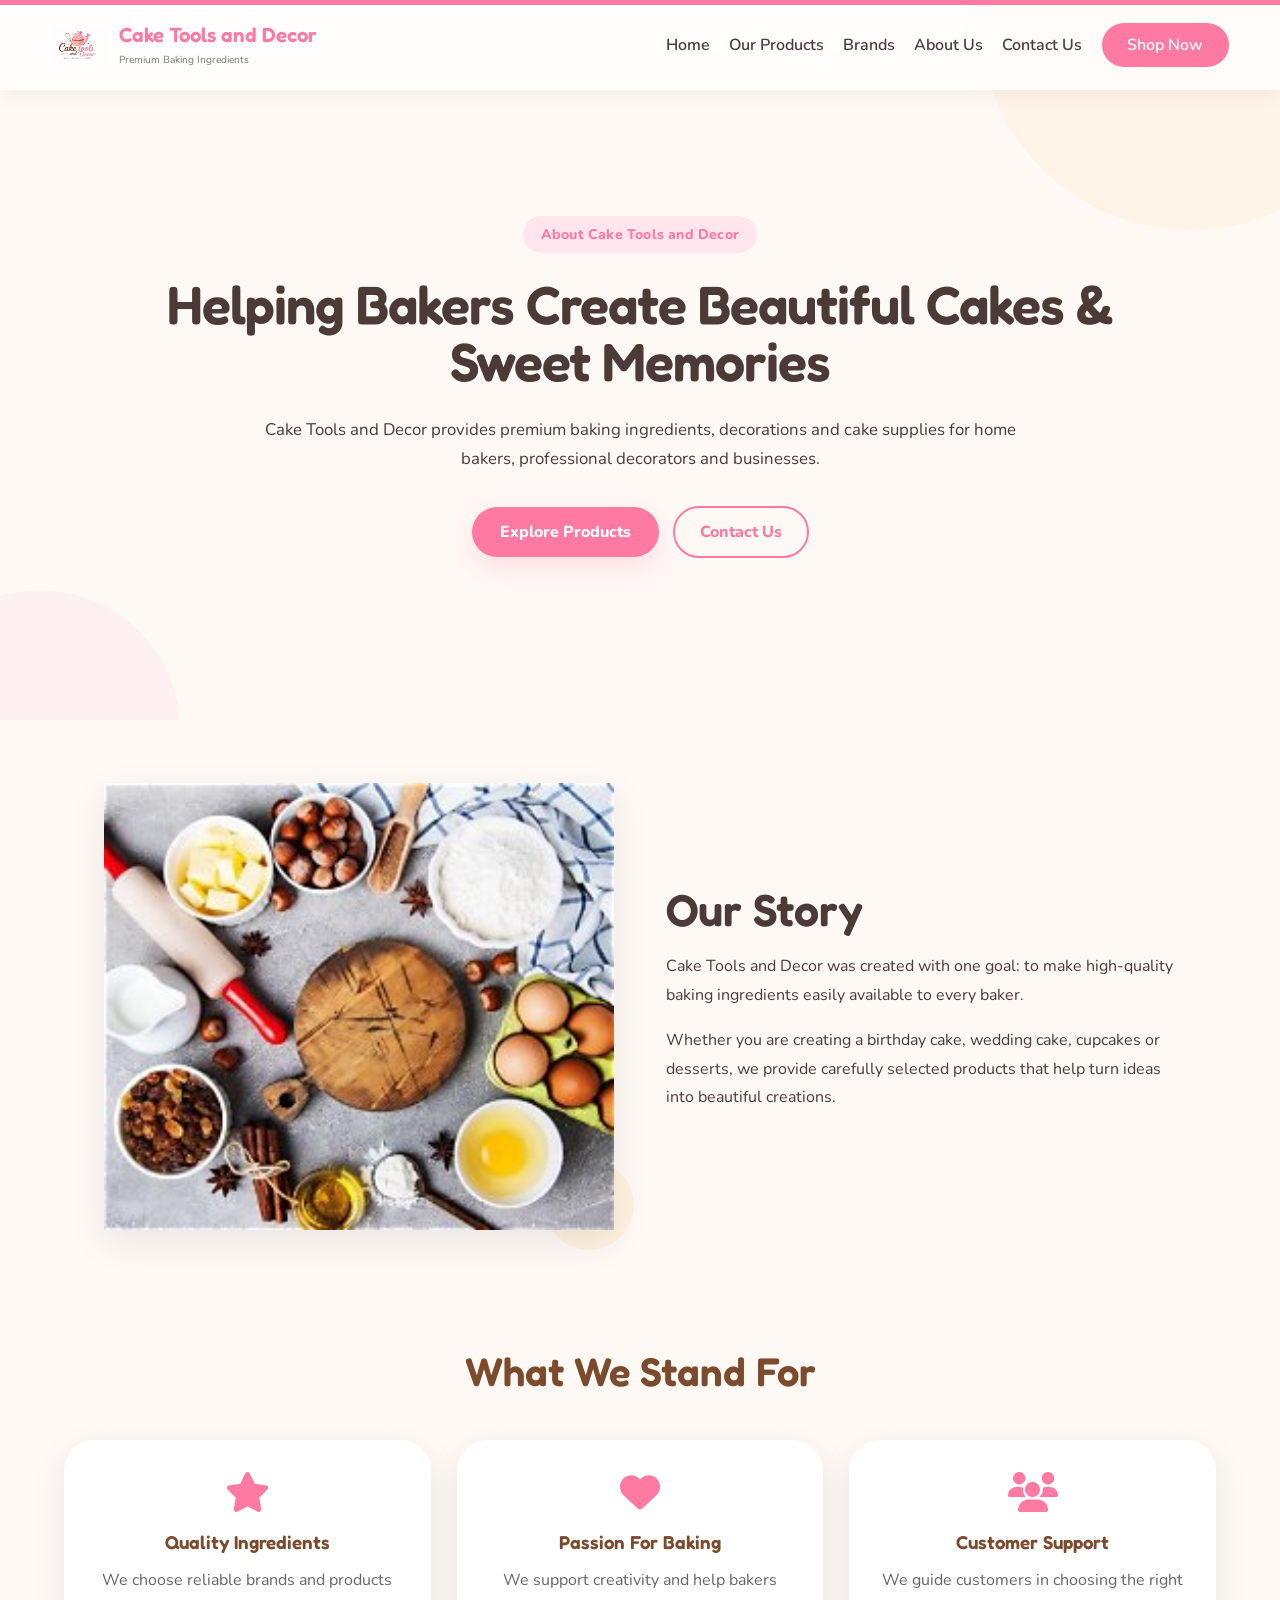
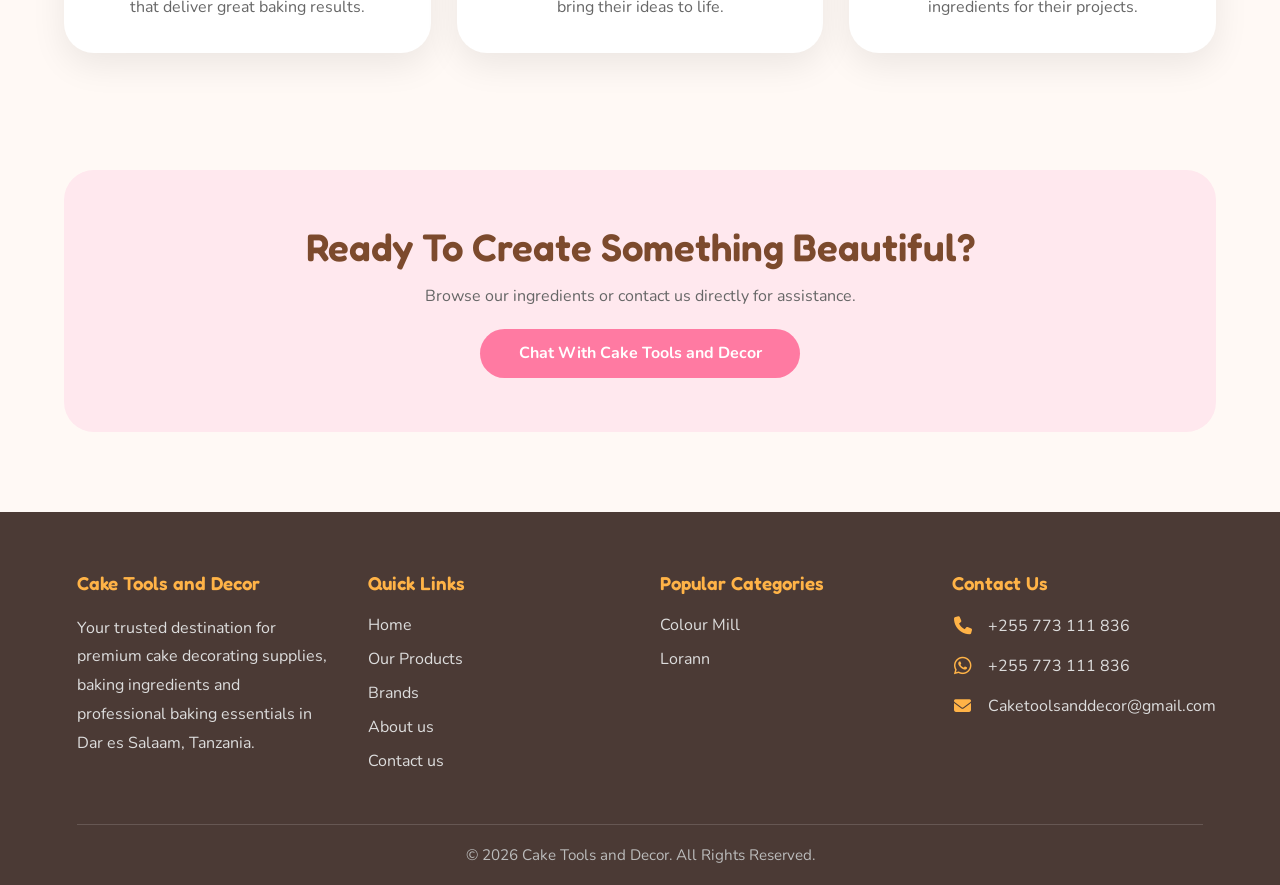
==== commit 68189f53: "Update about.html" ====
--- a/about.html
+++ b/about.html
@@ -126,56 +126,39 @@
     <!-- About Hero -->
 
 
-    <section class="about-hero">
-
+ <section class="about-hero">
 
         <div class="about-content">
-
 
             <span class="hero-tag">
                 About Cake Tools and Decor
-
             </span>
-
-
 
             <h1>
                 Helping Bakers Create Beautiful Cakes & Sweet Memories
             </h1>
 
-
-
             <p>
-
                 Cake Tools and Decor provides premium baking ingredients, decorations and cake supplies for home bakers, professional decorators
                 and businesses.
-
             </p>
 
-
-
-            <a href="products.html" class="about-button">
-
-                Explore Products
-
-            </a>
-
-
-        </div>
-
-
-
-
-        <!--<div class="about-image">
-
-
-            <img src="images/Cake_3.png" alt="SweetBake Baking">
-
-
-        </div> -->
-
+            <div class="about-hero-actions">
+
+                <a href="products.html" class="about-button">
+                    Explore Products
+                </a>
+
+                <a href="contact.html" class="about-secondary-button">
+                    Contact Us
+                </a>
+
+            </div>
+
+        </div>
 
     </section>
+
 
 
 
--- a/css/about.css
+++ b/css/about.css
@@ -3,190 +3,320 @@
    Base / Desktop
 ========================================================= */
 
-.about-hero {
-
-    min-height: 85vh;
-
-    padding: 15vh 6vw 8vh;
+/* =========================================================
+   ABOUT HERO
+   Base / Desktop
+========================================================= */
+
+/* =========================================================
+   CAKE TOOLS AND DECOR
+   ABOUT PAGE-SPECIFIC STYLES
+   ========================================================= */
+
+
+/* =========================================================
+   ABOUT HERO
+   ========================================================= */
+
+   .about-hero {
+    width: 100%;
+    min-height: 82vh;
+    padding: 150px 6vw 100px;
+
+    display: flex;
+    align-items: center;
+    justify-content: center;
+
+    position: relative;
+    overflow: hidden;
+
+    text-align: center;
+    background: var(--background);
+}
+
+
+/* Decorative circles */
+
+.about-hero::before {
+    content: "";
+    position: absolute;
+
+    width: 420px;
+    height: 420px;
+
+    top: -190px;
+    right: -120px;
+
+    border-radius: 50%;
+    background: rgba(255, 179, 71, 0.08);
+
+    pointer-events: none;
+}
+
+.about-hero::after {
+    content: "";
+    position: absolute;
+
+    width: 280px;
+    height: 280px;
+
+    bottom: -150px;
+    left: -100px;
+
+    border-radius: 50%;
+    background: rgba(255, 122, 162, 0.06);
+
+    pointer-events: none;
+}
+
+
+/* Hero content */
+
+.about-content {
+    width: 100%;
+    max-width: 950px;
+
+    margin: 0 auto;
+
+    position: relative;
+    z-index: 2;
+}
+
+
+/* Hero tag */
+
+.about-content .hero-tag {
+    display: inline-flex;
+    align-items: center;
+    justify-content: center;
+
+    padding: 9px 18px;
+
+    border-radius: 50px;
+
+    background: #ffe5ec;
+    color: var(--primary);
+
+    font-size: 14px;
+    font-weight: 800;
+    letter-spacing: 0.2px;
+}
+
+
+/* Hero heading */
+
+.about-content h1 {
+    max-width: 950px;
+
+    margin: 24px auto 0;
+
+    color: var(--text);
+
+    font-size: clamp(3rem, 5vw, 5rem);
+    line-height: 1.05;
+
+    letter-spacing: -1px;
+}
+
+
+/* Hero paragraph */
+
+.about-content > p {
+    max-width: 760px;
+
+    margin: 25px auto 0;
+
+    color: var(--text-light);
+
+    font-size: 18px;
+    line-height: 1.8;
+}
+
+
+/* Hero buttons */
+
+.about-hero-actions {
+    display: flex;
+    align-items: center;
+    justify-content: center;
+
+    flex-wrap: wrap;
+
+    gap: 14px;
+
+    margin-top: 32px;
+}
+
+
+/* Primary button */
+
+.about-button {
+    display: inline-flex;
+    align-items: center;
+    justify-content: center;
+
+    gap: 9px;
+
+    min-height: 50px;
+    padding: 13px 25px;
+
+    background: var(--primary);
+    color: white;
+
+    border-radius: 50px;
+
+    font-weight: 800;
+
+    box-shadow:
+        0 10px 25px rgba(255, 122, 162, 0.22);
+
+    transition:
+        transform 0.3s ease,
+        background 0.3s ease,
+        box-shadow 0.3s ease;
+}
+
+.about-button:hover {
+    transform: translateY(-3px);
+
+    background: var(--primary-dark);
+
+    box-shadow:
+        0 15px 30px rgba(255, 122, 162, 0.28);
+}
+
+
+/* Secondary button */
+
+.about-secondary-button {
+    display: inline-flex;
+    align-items: center;
+    justify-content: center;
+
+    min-height: 50px;
+    padding: 13px 25px;
+
+    background: transparent;
+    color: var(--primary);
+
+    border: 2px solid var(--primary);
+    border-radius: 50px;
+
+    font-weight: 800;
+
+    transition:
+        transform 0.3s ease,
+        background 0.3s ease,
+        color 0.3s ease;
+}
+
+.about-secondary-button:hover {
+    transform: translateY(-3px);
+
+    background: #fff0f4;
+}
+
+
+/* =========================================================
+   OUR STORY
+   ========================================================= */
+
+   .story-section {
+    width: 100%;
+    max-width: 1200px;
+
+    margin: 0 auto;
+
+    padding: 100px 6vw;
 
     display: grid;
-
-    grid-template-columns: 1fr 1fr;
+    grid-template-columns:
+        minmax(0, 1fr)
+        minmax(0, 1fr);
 
     align-items: center;
 
-    gap: 5vw;
-
-}
-
-
-.about-content {
-
-    max-width: 750px;
-
-}
-
-
-.about-content h1 {
-
-    font-size: clamp(3rem, 4vw, 5rem);
-
+    gap: 6vw;
+}
+
+
+/* Story image */
+
+.story-image {
+    position: relative;
+    width: 100%;
+}
+
+.story-image::after {
+    content: "";
+
+    position: absolute;
+
+    width: 90px;
+    height: 90px;
+
+    right: -20px;
+    bottom: -20px;
+
+    border-radius: 50%;
+
+    background: rgba(255, 179, 71, 0.12);
+
+    z-index: 0;
+}
+
+.story-image img {
+    position: relative;
+    z-index: 1;
+
+    width: 100%;
+    max-height: 550px;
+
+    object-fit: cover;
+
+    border-radius: var(--radius-large);
+
+    box-shadow: var(--shadow);
+}
+
+
+/* Story content */
+
+.story-text {
+    max-width: 650px;
+}
+
+.story-eyebrow {
+    display: inline-block;
+
+    margin-bottom: 12px;
+
+    color: var(--primary);
+
+    font-size: 14px;
+    font-weight: 800;
+
+    letter-spacing: 1.2px;
+    text-transform: uppercase;
+}
+
+.story-text h2 {
+    margin-bottom: 18px;
+
+    color: var(--text);
+
+    font-size: clamp(2.2rem, 3.5vw, 3.5rem);
     line-height: 1.1;
-
-    margin-top: 2vh;
-
-}
-
-
-.about-content p {
-
-    margin-top: 2vh;
-
-    font-size: 1.15rem;
-
+}
+
+.story-text p {
+    margin-bottom: 16px;
+
+    color: var(--text-light);
+
+    font-size: 16px;
     line-height: 1.8;
-
-    color: #666;
-
-    max-width: 700px;
-
-}
-
-
-.about-button {
-
-    display: inline-flex;
-
-    align-items: center;
-
-    justify-content: center;
-
-    margin-top: 3vh;
-
-    padding: 1.5vh 3vw;
-
-    background: var(--primary);
-
-    color: white;
-
-    border-radius: 50px;
-
-    font-weight: 700;
-
-    text-decoration: none;
-
-    transition: .3s;
-
-}
-
-
-.about-button:hover {
-
-    background: var(--accent);
-
-    transform: translateY(-3px);
-
-}
-
-
-
-/* =========================================================
-   ABOUT HERO IMAGE
-   Currently hidden in HTML, but kept for future use
-========================================================= */
-
-.about-image {
-
-    display: flex;
-
-    justify-content: center;
-
-    align-items: center;
-
-}
-
-
-.about-image img {
-
-    width: min(32vw, 520px);
-
-    height: auto;
-
-    animation: float 4s infinite ease-in-out;
-
-}
-
-
-
-/* =========================================================
-   STORY SECTION
-========================================================= */
-
-.story-section {
-
-    padding: 8vh 6vw;
-
-    display: grid;
-
-    grid-template-columns: 1fr 1fr;
-
-    align-items: center;
-
-    gap: 5vw;
-
-}
-
-
-.story-image {
-
-    width: 100%;
-
-}
-
-
-.story-image img {
-
-    width: 100%;
-
-    max-height: 550px;
-
-    object-fit: cover;
-
-    border-radius: 30px;
-
-}
-
-
-.story-text {
-
-    max-width: 700px;
-
-}
-
-
-.story-text h2 {
-
-    font-size: clamp(2.5rem, 3vw, 4rem);
-
-    color: var(--accent);
-
-    line-height: 1.1;
-
-}
-
-
-.story-text p {
-
-    margin-top: 2vh;
-
-    line-height: 1.8;
-
-    color: #666;
-
-    font-size: 1.05rem;
-
-}
-
+}
 
 
 /* =========================================================
